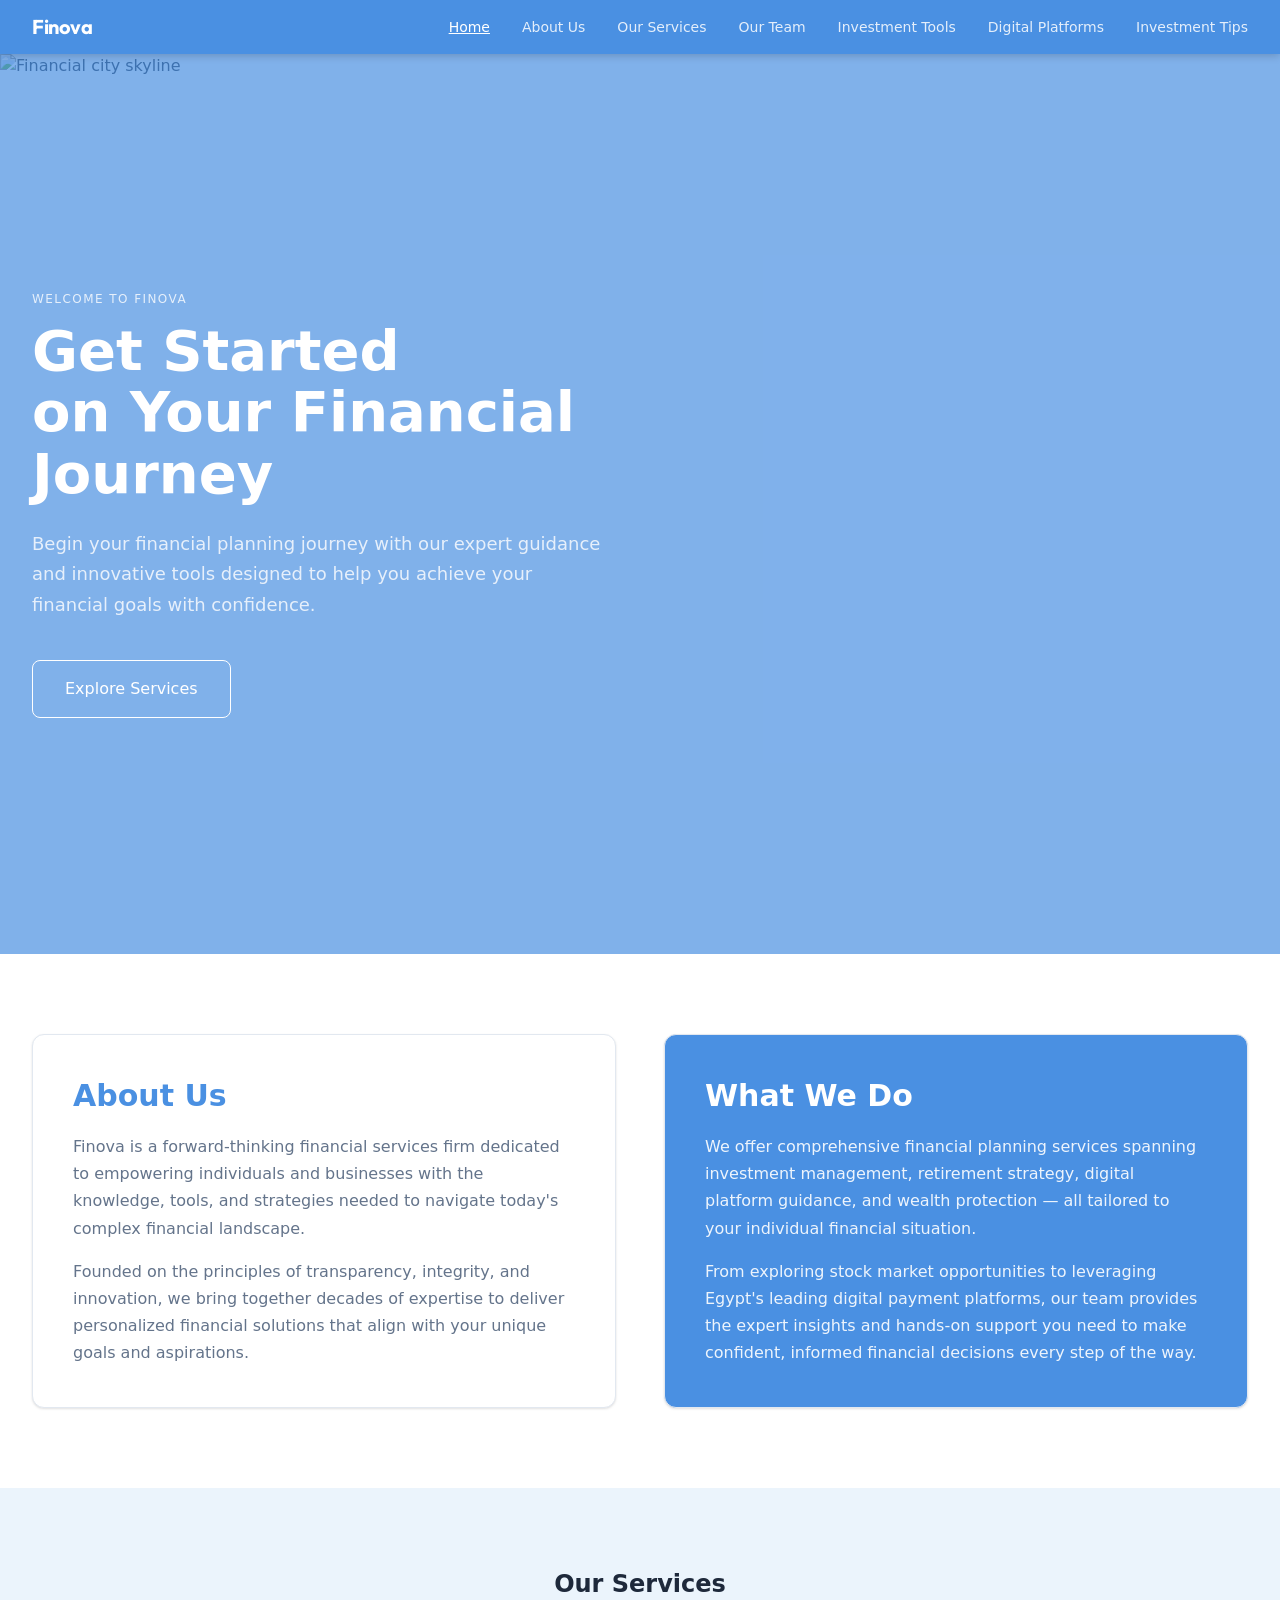
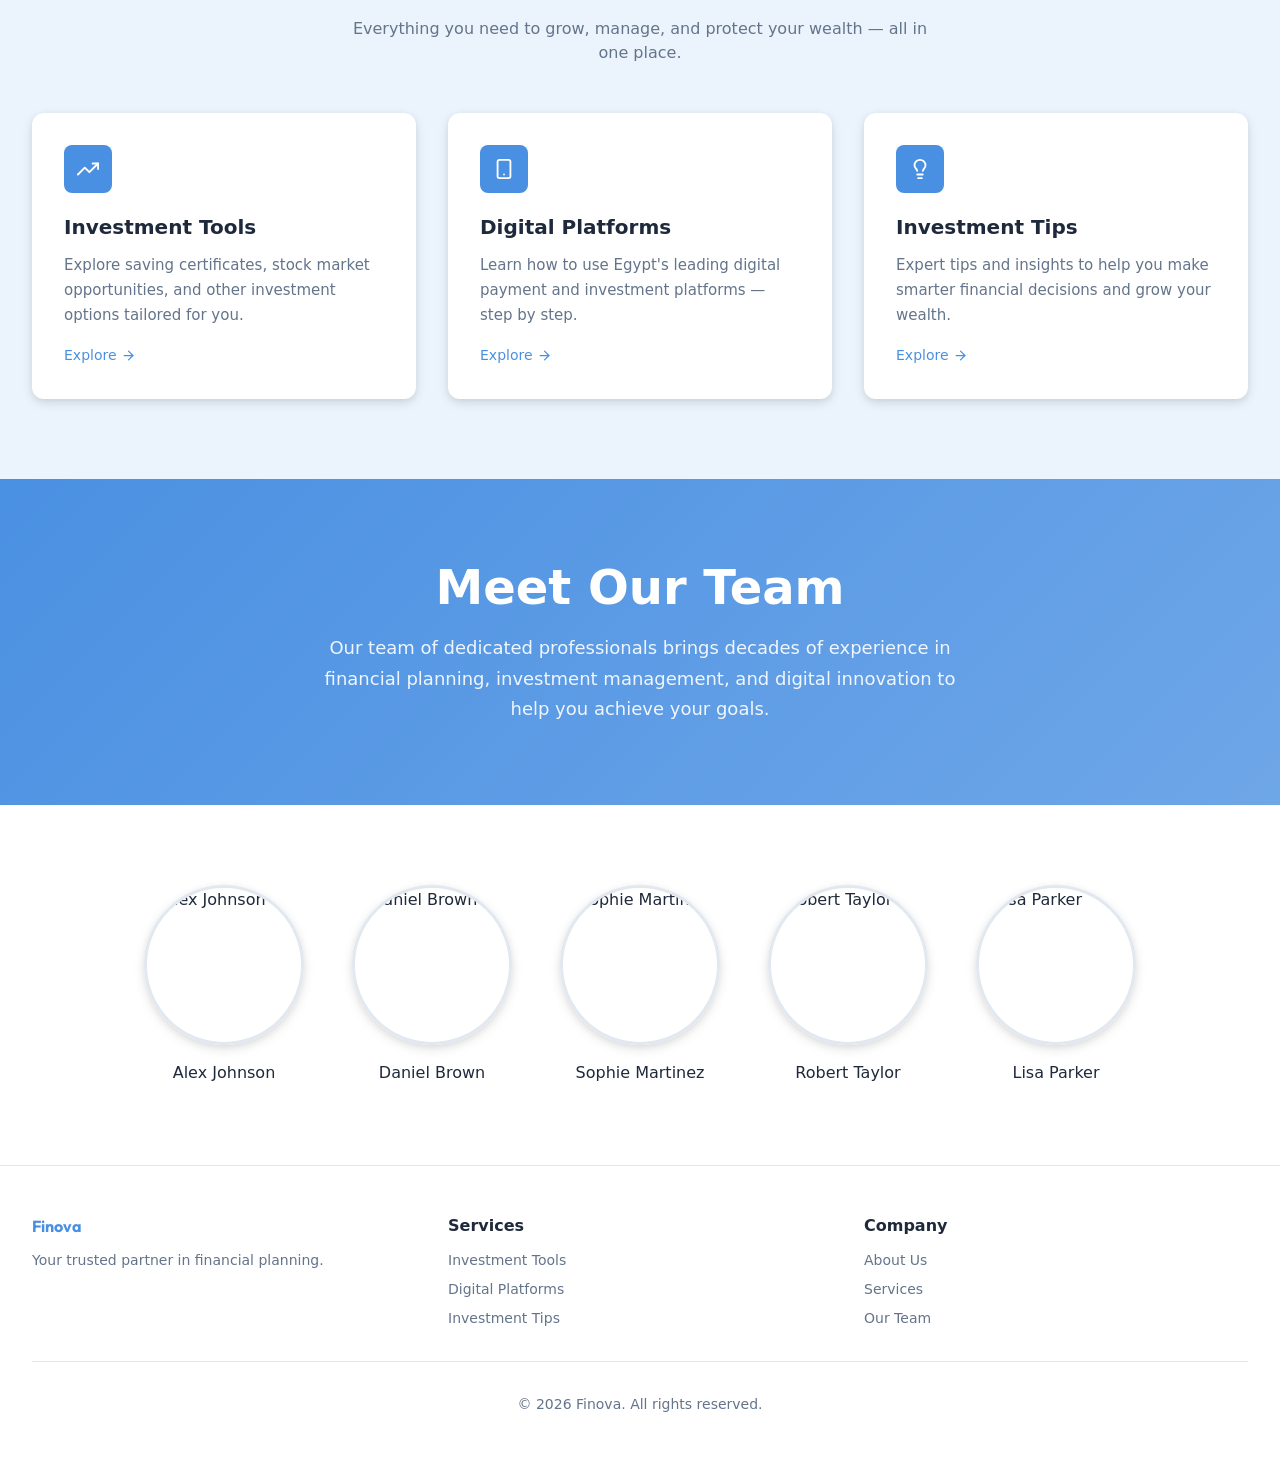
==== index.html @ 809f5c5f "main" ====
<!doctype html>
<html lang="en">
  <head>
    <meta charset="UTF-8" />
    <meta name="viewport" content="width=device-width, initial-scale=1.0" />
    <title>Home — Finova</title>
    <link href="https://fonts.googleapis.com/css2?family=Outfit:wght@400;500;600;700&display=swap" rel="stylesheet" />
    <link rel="stylesheet" href="./styles.css" />
  </head>
  <body>
    <!-- Navbar -->
    <nav class="navbar">
      <div class="container">
        <a href="./index.html" class="nav-brand">Finova</a>
        <div class="nav-links">
          <a href="./index.html" class="nav-link active">Home</a>
          <a href="./index.html#about" class="nav-link">About Us</a>
          <a href="./index.html#services" class="nav-link">Our Services</a>
          <a href="./index.html#team" class="nav-link">Our Team</a>
          <a href="./investment-tools.html" class="nav-link">Investment Tools</a>
          <a href="./digital-platforms.html" class="nav-link">Digital Platforms</a>
          <a href="./investment-tips.html" class="nav-link">Investment Tips</a>
        </div>
      </div>
    </nav>

    <!-- Hero Section -->
    <section class="hero">
      <div class="hero-bg">
        <img
          src="https://images.unsplash.com/photo-1762758731214-8075cb753b34?crop=entropy&cs=tinysrgb&fit=max&fm=jpg&ixid=M3w3Nzg4Nzd8MHwxfHNlYXJjaHwxfHxmaW5hbmNpYWwlMjBjaXR5JTIwc2t5bGluZSUyMG1vZGVybiUyMHdlYWx0aHxlbnwxfHx8fDE3NzMxNjM3Njd8MA&ixlib=rb-4.1.0&q=80&w=1080"
          alt="Financial city skyline"
        />
      </div>
      <div class="hero-overlay"></div>
      <div class="hero-content">
        <div class="container">
          <div class="hero-inner">
            <p class="hero-eyebrow">Welcome to Finova</p>
            <h2>Get Started<br />on Your Financial<br />Journey</h2>
            <p class="hero-description">
              Begin your financial planning journey with our expert guidance and innovative tools designed to help you
              achieve your financial goals with confidence.
            </p>
            <a href="#services" class="btn-outline-white">Explore Services</a>
          </div>
        </div>
      </div>
    </section>

    <!-- About Section -->
    <section class="section" id="about">
      <div class="container">
        <div class="about-grid">
          <div class="about-card">
            <h2>About Us</h2>
            <p>
              Finova is a forward-thinking financial services firm dedicated to empowering individuals and businesses
              with the knowledge, tools, and strategies needed to navigate today's complex financial landscape.
            </p>
            <p>
              Founded on the principles of transparency, integrity, and innovation, we bring together decades of
              expertise to deliver personalized financial solutions that align with your unique goals and aspirations.
            </p>
          </div>

          <div class="about-card about-card--primary">
            <h2>What We Do</h2>
            <p>
              We offer comprehensive financial planning services spanning investment management, retirement strategy,
              digital platform guidance, and wealth protection — all tailored to your individual financial situation.
            </p>
            <p>
              From exploring stock market opportunities to leveraging Egypt's leading digital payment platforms, our
              team provides the expert insights and hands-on support you need to make confident, informed financial
              decisions every step of the way.
            </p>
          </div>
        </div>
      </div>
    </section>

    <!-- Services Section -->
    <section class="section section--secondary" id="services">
      <div class="container">
        <h2 class="section-title">Our Services</h2>
        <p class="section-subtitle">Everything you need to grow, manage, and protect your wealth — all in one place.</p>

        <div class="grid-3">
          <!-- Investment Tools -->
          <a href="./investment-tools.html" class="service-card">
            <div class="service-icon">
              <svg
                xmlns="http://www.w3.org/2000/svg"
                width="22"
                height="22"
                viewBox="0 0 24 24"
                fill="none"
                stroke="currentColor"
                stroke-width="2"
                stroke-linecap="round"
                stroke-linejoin="round"
              >
                <polyline points="23 6 13.5 15.5 8.5 10.5 1 18" />
                <polyline points="17 6 23 6 23 12" />
              </svg>
            </div>
            <h3>Investment Tools</h3>
            <p>
              Explore saving certificates, stock market opportunities, and other investment options tailored for you.
            </p>
            <span class="service-link">
              Explore
              <svg
                xmlns="http://www.w3.org/2000/svg"
                width="15"
                height="15"
                viewBox="0 0 24 24"
                fill="none"
                stroke="currentColor"
                stroke-width="2"
                stroke-linecap="round"
                stroke-linejoin="round"
              >
                <line x1="5" y1="12" x2="19" y2="12" />
                <polyline points="12 5 19 12 12 19" />
              </svg>
            </span>
          </a>

          <!-- Digital Platforms -->
          <a href="./digital-platforms.html" class="service-card">
            <div class="service-icon">
              <svg
                xmlns="http://www.w3.org/2000/svg"
                width="22"
                height="22"
                viewBox="0 0 24 24"
                fill="none"
                stroke="currentColor"
                stroke-width="2"
                stroke-linecap="round"
                stroke-linejoin="round"
              >
                <rect x="5" y="2" width="14" height="20" rx="2" ry="2" />
                <line x1="12" y1="18" x2="12.01" y2="18" />
              </svg>
            </div>
            <h3>Digital Platforms</h3>
            <p>Learn how to use Egypt's leading digital payment and investment platforms — step by step.</p>
            <span class="service-link">
              Explore
              <svg
                xmlns="http://www.w3.org/2000/svg"
                width="15"
                height="15"
                viewBox="0 0 24 24"
                fill="none"
                stroke="currentColor"
                stroke-width="2"
                stroke-linecap="round"
                stroke-linejoin="round"
              >
                <line x1="5" y1="12" x2="19" y2="12" />
                <polyline points="12 5 19 12 12 19" />
              </svg>
            </span>
          </a>

          <!-- Investment Tips -->
          <a href="./investment-tips.html" class="service-card">
            <div class="service-icon">
              <svg
                xmlns="http://www.w3.org/2000/svg"
                width="22"
                height="22"
                viewBox="0 0 24 24"
                fill="none"
                stroke="currentColor"
                stroke-width="2"
                stroke-linecap="round"
                stroke-linejoin="round"
              >
                <line x1="9" y1="18" x2="15" y2="18" />
                <line x1="10" y1="22" x2="14" y2="22" />
                <path
                  d="M15.09 14c.18-.98.65-1.74 1.41-2.5A4.65 4.65 0 0 0 18 8 6 6 0 0 0 6 8c0 1 .23 2.23 1.5 3.5A4.61 4.61 0 0 1 8.91 14"
                />
              </svg>
            </div>
            <h3>Investment Tips</h3>
            <p>Expert tips and insights to help you make smarter financial decisions and grow your wealth.</p>
            <span class="service-link">
              Explore
              <svg
                xmlns="http://www.w3.org/2000/svg"
                width="15"
                height="15"
                viewBox="0 0 24 24"
                fill="none"
                stroke="currentColor"
                stroke-width="2"
                stroke-linecap="round"
                stroke-linejoin="round"
              >
                <line x1="5" y1="12" x2="19" y2="12" />
                <polyline points="12 5 19 12 12 19" />
              </svg>
            </span>
          </a>
        </div>
      </div>
    </section>

    <!-- Team Hero -->
    <section class="team-hero" id="team">
      <div class="container">
        <h1>Meet Our Team</h1>
        <p>
          Our team of dedicated professionals brings decades of experience in financial planning, investment management,
          and digital innovation to help you achieve your goals.
        </p>
      </div>
    </section>

    <!-- Team Members -->
    <section class="section--white">
      <div class="container">
        <div class="team-members">
          <!-- Alex Johnson -->
          <div class="team-member">
            <div class="team-member-photo">
              <img
                src="https://images.unsplash.com/photo-1610631066894-62452ccb927c?crop=entropy&cs=tinysrgb&fit=max&fm=jpg&ixid=M3w3Nzg4Nzd8MHwxfHNlYXJjaHwxfHxwcm9mZXNzaW9uYWwlMjBidXNpbmVzc3dvbWFuJTIwY29uZmlkZW50JTIwcG9ydHJhaXR8ZW58MXx8fHwxNzczMTc3MjM2fDA&ixlib=rb-4.1.0&q=80&w=1080"
                alt="Alex Johnson"
              />
            </div>
            <div class="team-member-name">Alex Johnson</div>
          </div>

          <!-- Daniel Brown -->
          <div class="team-member">
            <div class="team-member-photo">
              <img
                src="https://images.unsplash.com/photo-1548600983-a171dced97f5?crop=entropy&cs=tinysrgb&fit=max&fm=jpg&ixid=M3w3Nzg4Nzd8MHwxfHNlYXJjaHwxfHxwcm9mZXNzaW9uYWwlMjBidXNpbmVzc21hbiUyMGhlYWRzaG90JTIwY29ycG9yYXRlfGVufDF8fHx8MTc3MzEyOTQ4MHww&ixlib=rb-4.1.0&q=80&w=1080"
                alt="Daniel Brown"
              />
            </div>
            <div class="team-member-name">Daniel Brown</div>
          </div>

          <!-- Sophie Martinez -->
          <div class="team-member">
            <div class="team-member-photo">
              <img
                src="https://images.unsplash.com/photo-1737574821698-862e77f044c1?crop=entropy&cs=tinysrgb&fit=max&fm=jpg&ixid=M3w3Nzg4Nzd8MHwxfHNlYXJjaHwxfHxwcm9mZXNzaW9uYWwlMjB5b3VuZyUyMGVudHJlcHJlbmV1ciUyMHBvcnRyYWl0fGVufDF8fHx8MTc3MzE3NzIzN3ww&ixlib=rb-4.1.0&q=80&w=1080"
                alt="Sophie Martinez"
              />
            </div>
            <div class="team-member-name">Sophie Martinez</div>
          </div>

          <!-- Robert Taylor -->
          <div class="team-member">
            <div class="team-member-photo">
              <img
                src="https://images.unsplash.com/photo-1738750908048-14200459c3c9?crop=entropy&cs=tinysrgb&fit=max&fm=jpg&ixid=M3w3Nzg4Nzd8MHwxfHNlYXJjaHwxfHxwcm9mZXNzaW9uYWwlMjBmaW5hbmNlJTIwYWR2aXNvciUyMHBvcnRyYWl0fGVufDF8fHx8MTc3MzE3NzIzOHww&ixlib=rb-4.1.0&q=80&w=1080"
                alt="Robert Taylor"
              />
            </div>
            <div class="team-member-name">Robert Taylor</div>
          </div>

          <!-- Lisa Parker -->
          <div class="team-member">
            <div class="team-member-photo">
              <img
                src="https://images.unsplash.com/photo-1758518727888-ffa196002e59?crop=entropy&cs=tinysrgb&fit=max&fm=jpg&ixid=M3w3Nzg4Nzd8MHwxfHNlYXJjaHwxfHxwcm9mZXNzaW9uYWwlMjBtYW5hZ2VyJTIwcG9ydHJhaXQlMjBidXNpbmVzc3xlbnwxfHx8fDE3NzMwOTI2MDd8MA&ixlib=rb-4.1.0&q=80&w=1080"
                alt="Lisa Parker"
              />
            </div>
            <div class="team-member-name">Lisa Parker</div>
          </div>
        </div>
      </div>
    </section>

    <!-- Footer -->
    <footer class="footer">
      <div class="container">
        <div class="footer-grid">
          <div>
            <div class="footer-brand">Finova</div>
            <p class="footer-desc">Your trusted partner in financial planning.</p>
          </div>
          <div>
            <h4>Services</h4>
            <div class="footer-links">
              <a href="./investment-tools.html">Investment Tools</a>
              <a href="./digital-platforms.html">Digital Platforms</a>
              <a href="./investment-tips.html">Investment Tips</a>
            </div>
          </div>
          <div>
            <h4>Company</h4>
            <div class="footer-links">
              <a href="./index.html#about">About Us</a>
              <a href="./index.html#services">Services</a>
              <a href="./index.html#team">Our Team</a>
            </div>
          </div>
        </div>
        <div class="footer-bottom">
          <p>&copy; 2026 Finova. All rights reserved.</p>
        </div>
      </div>
    </footer>
  </body>
</html>
---- styles.css ----
/* ===================================
   Finova — Pure HTML/CSS Version
   Shared Stylesheet
   =================================== */

/* Google Fonts */
@import url('https://fonts.googleapis.com/css2?family=Outfit:wght@400;500;600;700&display=swap');

/* ===================================
   CSS Custom Properties
   =================================== */
:root {
  --primary: #4a90e2;
  --primary-dark: #2563a8;
  --primary-foreground: #ffffff;
  --secondary: #ebf4fc;
  --secondary-foreground: #2563a8;
  --background: #ffffff;
  --foreground: #1e293b;
  --muted: #f1f5f9;
  --muted-foreground: #64748b;
  --border: #e2e8f0;
  --card: #ffffff;
  --radius: 0.625rem;
  --shadow-sm: 0 1px 3px rgba(0, 0, 0, 0.08), 0 1px 2px rgba(0, 0, 0, 0.05);
  --shadow-md: 0 4px 12px rgba(0, 0, 0, 0.1), 0 2px 6px rgba(0, 0, 0, 0.06);
  --shadow-lg: 0 8px 24px rgba(0, 0, 0, 0.12), 0 4px 10px rgba(0, 0, 0, 0.07);
  --shadow-xl: 0 16px 40px rgba(0, 0, 0, 0.15), 0 6px 16px rgba(0, 0, 0, 0.08);
}

/* ===================================
   CSS Reset
   =================================== */
*,
*::before,
*::after {
  box-sizing: border-box;
}

body,
h1,
h2,
h3,
h4,
h5,
h6,
p,
figure,
blockquote {
  margin: 0;
}

a {
  color: inherit;
  text-decoration: none;
}

img {
  max-width: 100%;
  display: block;
}

ul,
ol {
  list-style: none;
  padding: 0;
  margin: 0;
}

button {
  cursor: pointer;
  font: inherit;
  border: none;
  background: none;
  padding: 0;
}

/* ===================================
   Base
   =================================== */
html {
  font-size: 16px;
  scroll-behavior: smooth;
}

body {
  font-family: -apple-system, BlinkMacSystemFont, 'Segoe UI', system-ui, sans-serif;
  font-size: 1rem;
  line-height: 1.5;
  color: var(--foreground);
  background: var(--background);
  min-height: 100vh;
}

/* ===================================
   Typography
   =================================== */
h1 {
  font-size: 1.875rem;
  font-weight: 600;
  line-height: 1.3;
}
h2 {
  font-size: 1.5rem;
  font-weight: 600;
  line-height: 1.4;
}
h3 {
  font-size: 1.25rem;
  font-weight: 600;
  line-height: 1.4;
}
h4 {
  font-size: 1rem;
  font-weight: 600;
  line-height: 1.5;
}

/* ===================================
   Layout / Container
   =================================== */
.container {
  max-width: 80rem;
  margin: 0 auto;
  padding: 0 1rem;
}

@media (min-width: 640px) {
  .container {
    padding: 0 1.5rem;
  }
}
@media (min-width: 1024px) {
  .container {
    padding: 0 2rem;
  }
}

/* ===================================
   Navigation
   =================================== */
.navbar {
  background: var(--primary);
  color: var(--primary-foreground);
  padding: 0.75rem 0;
  position: sticky;
  top: 0;
  z-index: 50;
  box-shadow: 0 2px 8px rgba(0, 0, 0, 0.18);
}

.navbar .container {
  display: flex;
  align-items: center;
  justify-content: space-between;
  gap: 1rem;
  flex-wrap: wrap;
}

.nav-brand {
  font-family: 'Outfit', system-ui, sans-serif;
  font-size: 1.25rem;
  font-weight: 700;
  color: white;
  letter-spacing: -0.02em;
}

.nav-links {
  display: flex;
  align-items: center;
  gap: 2rem;
  flex-wrap: wrap;
}

.nav-link {
  font-size: 0.875rem;
  color: rgba(255, 255, 255, 0.85);
  transition: color 0.2s;
  white-space: nowrap;
}

.nav-link:hover,
.nav-link.active {
  color: white;
  text-decoration: underline;
}

/* ===================================
   Footer
   =================================== */
.footer {
  background: white;
  border-top: 1px solid var(--border);
  padding: 3rem 0;
}

.footer-grid {
  display: grid;
  grid-template-columns: 1fr;
  gap: 2rem;
  margin-bottom: 2rem;
}

@media (min-width: 768px) {
  .footer-grid {
    grid-template-columns: repeat(3, 1fr);
  }
}

.footer-brand {
  font-family: 'Outfit', system-ui, sans-serif;
  font-size: 1rem;
  font-weight: 700;
  color: var(--primary);
  margin-bottom: 0.75rem;
}

.footer-desc {
  color: var(--muted-foreground);
  font-size: 0.875rem;
}

.footer h4 {
  margin-bottom: 0.75rem;
}

.footer-links {
  display: flex;
  flex-direction: column;
  gap: 0.5rem;
}

.footer-links a {
  font-size: 0.875rem;
  color: var(--muted-foreground);
  transition: color 0.2s;
}

.footer-links a:hover {
  color: var(--primary);
}

.footer-bottom {
  border-top: 1px solid var(--border);
  padding-top: 2rem;
  text-align: center;
  font-size: 0.875rem;
  color: var(--muted-foreground);
}

/* ===================================
   Hero Section (Home Page)
   =================================== */
.hero {
  position: relative;
  min-height: 100vh;
  min-height: 100dvh;
  display: flex;
  align-items: center;
  overflow: hidden;
}

.hero-bg {
  position: absolute;
  inset: 0;
}

.hero-bg img {
  width: 100%;
  height: 100%;
  object-fit: cover;
  object-position: center;
}

.hero-overlay {
  position: absolute;
  inset: 0;
  background: rgba(74, 144, 226, 0.7);
}

.hero-content {
  position: relative;
  z-index: 10;
  padding: 6rem 0;
  width: 100%;
}

.hero-inner {
  max-width: 36rem;
}

.hero-eyebrow {
  color: rgba(255, 255, 255, 0.8);
  font-size: 0.75rem;
  letter-spacing: 0.12em;
  text-transform: uppercase;
  margin-bottom: 0.75rem;
}

.hero h2 {
  color: white;
  font-size: 3.5rem;
  line-height: 1.1;
  font-weight: 700;
  margin-bottom: 1.5rem;
}

@media (max-width: 640px) {
  .hero h2 {
    font-size: 2.5rem;
  }
}

.hero-description {
  color: rgba(255, 255, 255, 0.8);
  font-size: 1.125rem;
  line-height: 1.7;
  margin-bottom: 2.5rem;
}

/* ===================================
   About Section (Home)
   =================================== */
.about-grid {
  display: grid;
  grid-template-columns: 1fr;
  gap: 3rem;
}

@media (min-width: 768px) {
  .about-grid {
    grid-template-columns: 1fr 1fr;
  }
}

.about-card {
  background: white;
  border: 1px solid var(--border);
  border-radius: 0.75rem;
  padding: 2.5rem;
  box-shadow: var(--shadow-sm);
}

.about-card h2 {
  font-size: 1.875rem;
  color: var(--primary);
  margin-bottom: 1rem;
}

.about-card p {
  color: var(--muted-foreground);
  line-height: 1.7;
  margin-bottom: 1rem;
}

.about-card p:last-child {
  margin-bottom: 0;
}

.about-card--primary {
  background: var(--primary);
  color: white;
}

.about-card--primary h2 {
  color: white;
}

.about-card--primary p {
  color: rgba(255, 255, 255, 0.9);
}

/* ===================================
   Services Section (Home)
   =================================== */
.service-card {
  background: white;
  padding: 2rem;
  border-radius: 0.75rem;
  box-shadow: var(--shadow-md);
  transition:
    box-shadow 0.3s ease,
    transform 0.3s ease;
  display: block;
  color: var(--foreground);
  text-decoration: none;
}

.service-card:hover {
  box-shadow: var(--shadow-xl);
  transform: translateY(-4px);
}

.service-icon {
  width: 3rem;
  height: 3rem;
  background: var(--primary);
  border-radius: 0.5rem;
  display: flex;
  align-items: center;
  justify-content: center;
  margin-bottom: 1.25rem;
  color: white;
}

.service-card h3 {
  margin-bottom: 0.75rem;
  transition: color 0.2s;
}

.service-card:hover h3 {
  color: var(--primary);
}

.service-card p {
  color: var(--muted-foreground);
  font-size: 0.9375rem;
  margin-bottom: 1rem;
  line-height: 1.65;
}

.service-link {
  display: inline-flex;
  align-items: center;
  gap: 0.25rem;
  color: var(--primary);
  font-size: 0.875rem;
}

/* ===================================
   Page Header (Colored Banner)
   =================================== */
.page-header {
  padding: 4rem 0;
  color: white;
  position: relative;
  overflow: hidden;
}

.page-header--blue {
  background: var(--primary);
}
.page-header--blue-gradient {
  background: linear-gradient(135deg, #2563eb 0%, #1d4ed8 100%);
}
.page-header--orange {
  background: #f97316;
}
.page-header--red {
  background: #dc2626;
}
.page-header--green {
  background: #16a34a;
}
.page-header--purple {
  background: #9333ea;
}
.page-header--sky {
  background: #0369a1;
}

.page-header .container {
  position: relative;
  z-index: 1;
}

.back-link {
  display: inline-flex;
  align-items: center;
  gap: 0.5rem;
  color: rgba(255, 255, 255, 0.7);
  font-size: 0.875rem;
  margin-bottom: 1.5rem;
  transition: color 0.2s;
}

.back-link:hover {
  color: white;
}

.page-header-title-row {
  display: flex;
  align-items: center;
  gap: 1rem;
  margin-bottom: 1rem;
}

.page-header-icon {
  width: 3.5rem;
  height: 3.5rem;
  background: rgba(255, 255, 255, 0.2);
  border-radius: 0.75rem;
  display: flex;
  align-items: center;
  justify-content: center;
  flex-shrink: 0;
  color: white;
  backdrop-filter: blur(4px);
}

.page-header-icon--sm {
  width: 2.5rem;
  height: 2.5rem;
  background: rgba(255, 255, 255, 0.2);
  border-radius: 0.5rem;
  display: flex;
  align-items: center;
  justify-content: center;
  flex-shrink: 0;
  color: white;
}

.page-header h1 {
  color: white;
  font-size: 2.75rem;
  line-height: 1.1;
}

@media (max-width: 640px) {
  .page-header h1 {
    font-size: 2rem;
  }
}

.page-header-sub {
  color: rgba(255, 255, 255, 0.85);
  font-size: 1.1rem;
  line-height: 1.7;
  max-width: 42rem;
  margin-top: 0.5rem;
}

/* ===================================
   Sections
   =================================== */
.section {
  padding: 5rem 0;
}
.section--sm {
  padding: 3rem 0;
}
.section--secondary {
  background: var(--secondary);
}
.section--muted {
  background: var(--muted);
}
.section--white {
  background: white;
}

.section-title {
  text-align: center;
  margin-bottom: 1rem;
}

.section-subtitle {
  text-align: center;
  color: var(--muted-foreground);
  margin-bottom: 3rem;
  max-width: 36rem;
  margin-left: auto;
  margin-right: auto;
}

/* ===================================
   Grid Layouts
   =================================== */
.grid-3 {
  display: grid;
  grid-template-columns: 1fr;
  gap: 2rem;
}

@media (min-width: 768px) {
  .grid-3 {
    grid-template-columns: repeat(3, 1fr);
  }
}

.grid-2 {
  display: grid;
  grid-template-columns: 1fr;
  gap: 2rem;
}

@media (min-width: 768px) {
  .grid-2 {
    grid-template-columns: repeat(2, 1fr);
  }
}

.grid-md2-lg3 {
  display: grid;
  grid-template-columns: 1fr;
  gap: 2rem;
}

@media (min-width: 768px) {
  .grid-md2-lg3 {
    grid-template-columns: repeat(2, 1fr);
  }
}
@media (min-width: 1024px) {
  .grid-md2-lg3 {
    grid-template-columns: repeat(3, 1fr);
  }
}

/* ===================================
   Buttons
   =================================== */
.btn {
  display: inline-flex;
  align-items: center;
  justify-content: center;
  gap: 0.5rem;
  padding: 0.75rem 2rem;
  border-radius: 0.5rem;
  font-size: 0.875rem;
  font-weight: 600;
  cursor: pointer;
  transition: all 0.2s;
  text-decoration: none;
  border: 1px solid transparent;
}

.btn-primary {
  background: var(--primary);
  color: white;
  border-color: var(--primary);
}
.btn-primary:hover {
  background: #3a80d2;
  border-color: #3a80d2;
}

.btn-primary-full {
  background: var(--primary);
  color: white;
  width: 100%;
  padding: 0.75rem;
  border-radius: 0.5rem;
  font-size: 0.875rem;
  font-weight: 500;
  border: none;
  cursor: pointer;
  transition: background 0.2s;
  display: block;
  text-align: center;
  text-decoration: none;
}
.btn-primary-full:hover {
  background: #3a80d2;
}

.btn-outline-white {
  background: transparent;
  color: white;
  border: 1px solid white;
  padding: 1rem 2rem;
  border-radius: 0.5rem;
  font-size: 1rem;
  transition: background 0.2s;
  text-decoration: none;
  display: inline-flex;
  align-items: center;
  gap: 0.5rem;
  cursor: pointer;
}
.btn-outline-white:hover {
  background: rgba(255, 255, 255, 0.12);
}

.btn-white {
  background: white;
  color: var(--primary);
  border: none;
  padding: 0.75rem 1.5rem;
  border-radius: 0.5rem;
  font-size: 0.875rem;
  font-weight: 600;
  cursor: pointer;
  transition: background 0.2s;
  text-decoration: none;
  display: inline-flex;
  align-items: center;
  gap: 0.5rem;
}
.btn-white:hover {
  background: rgba(255, 255, 255, 0.9);
}

.btn-white-outline {
  background: transparent;
  color: white;
  border: 1px solid white;
  padding: 0.75rem 1.5rem;
  border-radius: 0.5rem;
  font-size: 0.875rem;
  transition: background 0.2s;
  text-decoration: none;
  display: inline-flex;
  align-items: center;
  gap: 0.5rem;
  cursor: pointer;
}
.btn-white-outline:hover {
  background: rgba(255, 255, 255, 0.1);
}

/* ===================================
   Tool Cards (Investment Tools Page)
   =================================== */
.tool-card {
  background: white;
  border: 1px solid var(--border);
  border-radius: 0.75rem;
  box-shadow: var(--shadow-sm);
  overflow: hidden;
  display: flex;
  flex-direction: column;
  transition: box-shadow 0.2s;
}

.tool-card:hover {
  box-shadow: var(--shadow-md);
}

.tool-card-header {
  background: rgba(74, 144, 226, 0.05);
  padding: 2rem;
  border-bottom: 1px solid var(--border);
}

.tool-icon {
  width: 3rem;
  height: 3rem;
  background: var(--primary);
  border-radius: 0.5rem;
  display: flex;
  align-items: center;
  justify-content: center;
  margin-bottom: 1rem;
  color: white;
}

.tool-card-header h3 {
  color: var(--primary);
}

.tool-card-body {
  padding: 1.5rem 2rem 2rem;
  flex: 1;
  display: flex;
  flex-direction: column;
  gap: 1.25rem;
}

.tool-card-body p {
  color: var(--muted-foreground);
  line-height: 1.7;
}

.tool-features {
  display: flex;
  flex-direction: column;
  gap: 0.5rem;
}

.tool-feature {
  display: flex;
  align-items: center;
  gap: 0.5rem;
  font-size: 0.875rem;
  color: var(--muted-foreground);
}

.tool-feature-dot {
  width: 0.375rem;
  height: 0.375rem;
  border-radius: 50%;
  background: var(--primary);
  flex-shrink: 0;
}

/* ===================================
   Detail Sections (Investment Tools)
   =================================== */
.detail-section {
  background: white;
  border: 1px solid var(--border);
  border-radius: 1rem;
  padding: 2rem;
  box-shadow: 0 4px 16px rgba(0, 0, 0, 0.08);
  margin-bottom: 5rem;
  scroll-margin-top: 5rem;
}

@media (min-width: 768px) {
  .detail-section {
    padding: 3rem;
  }
}

.detail-section-header {
  display: flex;
  align-items: center;
  gap: 1rem;
  margin-bottom: 1.5rem;
}

.detail-section-icon {
  width: 3.5rem;
  height: 3.5rem;
  background: var(--primary);
  border-radius: 0.75rem;
  display: flex;
  align-items: center;
  justify-content: center;
  color: white;
  flex-shrink: 0;
}

.detail-section-header h2 {
  color: var(--primary);
}

.detail-intro {
  color: var(--muted-foreground);
  line-height: 1.7;
  margin-bottom: 2rem;
}

/* Budget guidance */
.budget-card {
  background: rgba(235, 244, 252, 0.55);
  border: 1px solid var(--border);
  border-radius: 0.75rem;
  padding: 1.5rem;
}

.budget-range {
  color: var(--primary);
  font-weight: 600;
  margin-bottom: 0.5rem;
  font-size: 0.9375rem;
}

.budget-card p {
  font-size: 0.875rem;
  color: var(--muted-foreground);
  line-height: 1.6;
  margin-bottom: 1rem;
}

/* Bullet list */
.bullet-list {
  display: flex;
  flex-direction: column;
  gap: 0.75rem;
}

.bullet-item {
  display: flex;
  align-items: flex-start;
  gap: 0.75rem;
}

.bullet-dot {
  width: 0.5rem;
  height: 0.5rem;
  border-radius: 50%;
  background: var(--primary);
  flex-shrink: 0;
  margin-top: 0.5rem;
}

.bullet-strong {
  color: var(--foreground);
  font-weight: 500;
}
.bullet-muted {
  color: var(--muted-foreground);
}

/* Sub section title */
.sub-title {
  display: flex;
  align-items: center;
  gap: 0.5rem;
  font-size: 1.125rem;
  font-weight: 600;
  color: var(--foreground);
  margin-bottom: 1rem;
}

.sub-title svg {
  color: var(--primary);
}

/* Mini cards for tips/notes */
.mini-card {
  background: rgba(235, 244, 252, 0.55);
  border: 1px solid var(--border);
  border-radius: 0.5rem;
  padding: 1.25rem;
}

.mini-card-title {
  color: var(--foreground);
  font-weight: 500;
  margin-bottom: 0.5rem;
  font-size: 0.9375rem;
}

.mini-card p {
  font-size: 0.875rem;
  color: var(--muted-foreground);
  line-height: 1.6;
}

/* Alternative investment sub-sections */
.alt-invest-header {
  display: flex;
  align-items: center;
  gap: 0.75rem;
  margin-bottom: 1rem;
}

.alt-invest-icon {
  width: 2.5rem;
  height: 2.5rem;
  background: var(--secondary);
  border-radius: 0.5rem;
  display: flex;
  align-items: center;
  justify-content: center;
  color: var(--primary);
}

.alt-invest-box {
  background: rgba(235, 244, 252, 0.55);
  border: 1px solid var(--border);
  border-radius: 0.5rem;
  padding: 1.5rem;
}

.alt-invest-box p {
  color: var(--muted-foreground);
  line-height: 1.7;
  font-size: 0.9375rem;
  margin-bottom: 1rem;
}

.alt-invest-when {
  color: var(--foreground);
  font-weight: 500;
  margin-bottom: 0.75rem;
  font-size: 0.9375rem;
}

.alt-invest-divider {
  border: none;
  border-top: 1px solid var(--border);
  margin: 0.75rem 0;
}

.alt-invest-key {
  font-size: 0.875rem;
  color: var(--muted-foreground);
}

.alt-invest-key strong {
  color: var(--foreground);
}

/* ===================================
   Check List
   =================================== */
.check-list {
  display: flex;
  flex-direction: column;
  gap: 0.5rem;
}

.check-item {
  display: flex;
  align-items: flex-start;
  gap: 0.5rem;
  font-size: 0.875rem;
  color: var(--muted-foreground);
}

.check-item svg {
  flex-shrink: 0;
  margin-top: 0.1rem;
  color: var(--primary);
}

/* ===================================
   Platform Cards (Digital Platforms)
   =================================== */
.platform-card {
  background: white;
  border: 1px solid var(--border);
  border-radius: 1rem;
  box-shadow: var(--shadow-sm);
  overflow: hidden;
  display: flex;
  flex-direction: column;
  transition:
    box-shadow 0.3s ease,
    transform 0.3s ease;
  text-decoration: none;
  color: var(--foreground);
}

.platform-card:hover {
  box-shadow: var(--shadow-xl);
  transform: translateY(-8px);
}

.platform-card-img {
  position: relative;
  height: 12rem;
  overflow: hidden;
  background: #f1f5f9;
}

.platform-card-img img {
  width: 100%;
  height: 100%;
  object-fit: cover;
  transition: transform 0.5s ease;
}

.platform-card:hover .platform-card-img img {
  transform: scale(1.1);
}

.platform-card-img-overlay {
  position: absolute;
  inset: 0;
  background: linear-gradient(to top, rgba(0, 0, 0, 0.6), transparent);
}

.platform-card-badge {
  position: absolute;
  top: 1rem;
  left: 1rem;
  width: 3.5rem;
  height: 3.5rem;
  border-radius: 0.75rem;
  display: flex;
  align-items: center;
  justify-content: center;
  box-shadow: 0 4px 12px rgba(0, 0, 0, 0.25);
  color: white;
}

.platform-card-body {
  padding: 1.5rem;
  flex: 1;
  display: flex;
  flex-direction: column;
}

.platform-card-name {
  font-size: 1.125rem;
  font-weight: 700;
  margin-bottom: 0.2rem;
}

.platform-card-tagline {
  font-size: 0.75rem;
  font-weight: 500;
  color: var(--muted-foreground);
  margin-bottom: 0.75rem;
}

.platform-card-desc {
  font-size: 0.875rem;
  color: var(--muted-foreground);
  line-height: 1.6;
  margin-bottom: 1rem;
  flex: 1;
}

.platform-card-features {
  display: flex;
  flex-direction: column;
  gap: 0.4rem;
  margin-bottom: 1rem;
}

.platform-card-feature {
  display: flex;
  align-items: center;
  gap: 0.5rem;
  font-size: 0.75rem;
  color: var(--muted-foreground);
}

.platform-card-cta {
  display: flex;
  align-items: center;
  justify-content: space-between;
  padding-top: 1rem;
  border-top: 1px solid var(--border);
}

.platform-card-cta-text {
  font-size: 0.875rem;
  font-weight: 600;
}

/* ===================================
   Benefits Trio (Digital Platforms)
   =================================== */
.benefit-card {
  display: flex;
  align-items: flex-start;
  gap: 1rem;
  background: white;
  border: 1px solid var(--border);
  border-radius: 0.75rem;
  padding: 1.5rem;
  box-shadow: var(--shadow-sm);
}

.benefit-icon {
  width: 3rem;
  height: 3rem;
  background: #dbeafe;
  border-radius: 0.5rem;
  display: flex;
  align-items: center;
  justify-content: center;
  flex-shrink: 0;
  color: var(--primary);
}

.benefit-card h3 {
  font-size: 1rem;
  margin-bottom: 0.25rem;
}

.benefit-card p {
  font-size: 0.875rem;
  color: var(--muted-foreground);
}

/* ===================================
   Info Highlight Box
   =================================== */
.info-highlight-box {
  background: linear-gradient(to right, #eff6ff, #f0f9ff);
  border: 1px solid #bfdbfe;
  border-radius: 1rem;
  padding: 2rem;
}

.info-highlight-row {
  display: flex;
  align-items: flex-start;
  gap: 1rem;
  margin-bottom: 1rem;
}

.info-highlight-icon {
  width: 2.5rem;
  height: 2.5rem;
  background: var(--primary);
  border-radius: 0.5rem;
  display: flex;
  align-items: center;
  justify-content: center;
  flex-shrink: 0;
  color: white;
}

.info-highlight-box h2 {
  color: var(--primary);
  font-size: 1.5rem;
}

.info-highlight-body {
  color: var(--muted-foreground);
  line-height: 1.7;
  max-width: 48rem;
  margin-left: 3.5rem;
}

/* ===================================
   CTA Sections (bottom of pages)
   =================================== */
.cta-section {
  padding: 4rem 0;
  text-align: center;
  color: white;
}

.cta-section--gradient {
  background: linear-gradient(135deg, #2563eb, #1d4ed8);
}
.cta-section--primary {
  background: var(--primary);
}

.cta-icon {
  width: 4rem;
  height: 4rem;
  background: rgba(255, 255, 255, 0.2);
  border-radius: 1rem;
  display: flex;
  align-items: center;
  justify-content: center;
  margin: 0 auto 1.5rem;
  color: white;
}

.cta-section h2 {
  color: white;
  font-size: 2rem;
  margin-bottom: 1rem;
}

.cta-section p {
  color: rgba(255, 255, 255, 0.9);
  margin-bottom: 2rem;
  max-width: 40rem;
  margin-left: auto;
  margin-right: auto;
  line-height: 1.7;
}

.cta-buttons {
  display: flex;
  gap: 1rem;
  justify-content: center;
  flex-wrap: wrap;
}

/* ===================================
   Investment Tips Page
   =================================== */
.tips-nav {
  background: var(--secondary);
  border-bottom: 1px solid var(--border);
  position: sticky;
  top: 52px;
  z-index: 40;
}

.tips-nav .container {
  display: flex;
  gap: 0.25rem;
  overflow-x: auto;
  padding-top: 0.75rem;
  padding-bottom: 0.75rem;
  scrollbar-width: none;
}

.tips-nav .container::-webkit-scrollbar {
  display: none;
}

.tips-cat-btn {
  flex-shrink: 0;
  padding: 0.375rem 1rem;
  border-radius: 9999px;
  font-size: 0.875rem;
  color: var(--muted-foreground);
  background: white;
  border: 1px solid var(--border);
  text-decoration: none;
  transition: all 0.2s;
  white-space: nowrap;
}

.tips-cat-btn:hover {
  background: var(--primary);
  color: white;
  border-color: var(--primary);
}

.tip-section {
  scroll-margin-top: 7rem;
  margin-bottom: 5rem;
}

.tip-section-header {
  display: flex;
  align-items: center;
  gap: 0.75rem;
  margin-bottom: 2rem;
}

.tip-section-header h2 {
  font-size: 1.75rem;
}

.tip-section-icon {
  width: 2.5rem;
  height: 2.5rem;
  border-radius: 0.5rem;
  display: flex;
  align-items: center;
  justify-content: center;
  color: white;
  flex-shrink: 0;
}

.tip-card {
  background: white;
  border: 1px solid var(--border);
  border-radius: 0.75rem;
  padding: 1.5rem;
  box-shadow: var(--shadow-sm);
  transition: box-shadow 0.2s;
}

.tip-card:hover {
  box-shadow: var(--shadow-md);
}

.tip-card-header {
  display: flex;
  align-items: flex-start;
  gap: 0.75rem;
  margin-bottom: 0.75rem;
}

.tip-number {
  width: 1.75rem;
  height: 1.75rem;
  border-radius: 50%;
  display: flex;
  align-items: center;
  justify-content: center;
  font-size: 0.75rem;
  font-weight: 700;
  color: white;
  flex-shrink: 0;
  margin-top: 0.15rem;
}

.tip-card h3 {
  font-size: 1rem;
  line-height: 1.4;
}

.tip-card p {
  font-size: 0.875rem;
  color: var(--muted-foreground);
  line-height: 1.7;
  padding-left: 2.5rem;
}

/* Quick Stats Bar */
.quick-stats-grid {
  display: grid;
  grid-template-columns: repeat(2, 1fr);
  gap: 1.5rem;
}

@media (min-width: 768px) {
  .quick-stats-grid {
    grid-template-columns: repeat(4, 1fr);
  }
}

.quick-stat {
  text-align: center;
}

.quick-stat-icon {
  width: 2.5rem;
  height: 2.5rem;
  background: #dbeafe;
  border-radius: 0.5rem;
  display: flex;
  align-items: center;
  justify-content: center;
  margin: 0 auto 0.5rem;
  color: var(--primary);
}

.quick-stat-value {
  font-size: 1.25rem;
  font-weight: 700;
  color: var(--primary);
}

.quick-stat-label {
  font-size: 0.75rem;
  color: var(--muted-foreground);
}

/* ===================================
   Team Page
   =================================== */
.team-hero {
  background: linear-gradient(135deg, var(--primary) 0%, rgba(74, 144, 226, 0.8) 100%);
  color: white;
  padding: 5rem 0;
  text-align: center;
}

.team-hero h1 {
  font-size: 3rem;
  line-height: 1.2;
  margin-bottom: 1rem;
  color: white;
}

.team-hero p {
  font-size: 1.125rem;
  color: rgba(255, 255, 255, 0.9);
  max-width: 40rem;
  margin: 0 auto;
  line-height: 1.7;
}

.team-members {
  display: flex;
  justify-content: center;
  gap: 3rem;
  flex-wrap: wrap;
  padding: 5rem 2rem;
}

.team-member {
  display: flex;
  flex-direction: column;
  align-items: center;
}

.team-member-photo {
  width: 10rem;
  height: 10rem;
  border-radius: 50%;
  overflow: hidden;
  border: 3px solid var(--border);
  box-shadow: var(--shadow-md);
  margin-bottom: 1rem;
}

.team-member-photo img {
  width: 100%;
  height: 100%;
  object-fit: cover;
}

.team-member-name {
  font-size: 1rem;
  font-weight: 500;
  text-align: center;
  color: var(--foreground);
}

/* ===================================
   Platform Detail Pages
   =================================== */
.content-max {
  max-width: 56rem;
  margin: 0 auto;
  padding: 3rem 1rem;
}

@media (min-width: 640px) {
  .content-max {
    padding: 3rem 1.5rem;
  }
}
@media (min-width: 1024px) {
  .content-max {
    padding: 3rem 2rem;
  }
}

.content-section {
  margin-bottom: 3rem;
}

/* Overview box */
.overview-box {
  background: var(--secondary);
  border: 1px solid var(--border);
  border-radius: 0.75rem;
  padding: 2rem;
  margin-bottom: 2rem;
}

.overview-header {
  display: flex;
  align-items: flex-start;
  gap: 0.75rem;
  margin-bottom: 1rem;
}

.overview-header h2 {
  color: var(--primary);
  margin: 0;
  font-size: 1.375rem;
}

.overview-box p {
  color: var(--muted-foreground);
  line-height: 1.7;
  margin-bottom: 1rem;
}

.overview-box p:last-child {
  margin-bottom: 0;
}

/* Feature cards */
.feature-card {
  background: white;
  border: 1px solid var(--border);
  border-radius: 0.5rem;
  padding: 1.5rem;
}

.feature-icon {
  width: 2.5rem;
  height: 2.5rem;
  border-radius: 0.5rem;
  display: flex;
  align-items: center;
  justify-content: center;
  margin-bottom: 0.75rem;
}

.feature-icon--blue {
  background: #dbeafe;
  color: #2563eb;
}
.feature-icon--red {
  background: #fee2e2;
  color: #dc2626;
}
.feature-icon--orange {
  background: #ffedd5;
  color: #ea580c;
}
.feature-icon--green {
  background: #dcfce7;
  color: #16a34a;
}
.feature-icon--purple {
  background: #f3e8ff;
  color: #9333ea;
}
.feature-icon--sky {
  background: #e0f2fe;
  color: #0369a1;
}

.feature-card h3 {
  font-size: 1rem;
  margin-bottom: 0.5rem;
}

.feature-card p {
  font-size: 0.875rem;
  color: var(--muted-foreground);
  line-height: 1.6;
}

/* Step-by-step guide */
.steps-list {
  display: flex;
  flex-direction: column;
  gap: 1.5rem;
}

.step {
  display: flex;
  gap: 1rem;
}

.step-num {
  width: 2rem;
  height: 2rem;
  background: var(--primary);
  color: white;
  border-radius: 50%;
  display: flex;
  align-items: center;
  justify-content: center;
  font-size: 0.875rem;
  font-weight: 600;
  flex-shrink: 0;
}

.step-content h3 {
  margin-bottom: 0.5rem;
  font-size: 1rem;
}

.step-content p {
  color: var(--muted-foreground);
  font-size: 0.9375rem;
  line-height: 1.7;
  margin-bottom: 0.5rem;
}

.step-content p.tip-note {
  font-size: 0.875rem;
  font-style: italic;
  color: var(--muted-foreground);
}

.step-content ul {
  list-style: none;
  margin: 0.25rem 0 0.5rem 0.25rem;
  display: flex;
  flex-direction: column;
  gap: 0.25rem;
}

.step-content ul li {
  font-size: 0.875rem;
  color: var(--muted-foreground);
}

/* Pro Tips box */
.pro-tips-box {
  background: white;
  border: 1px solid var(--border);
  border-radius: 0.75rem;
  padding: 2rem;
  margin-bottom: 2rem;
}

.pro-tips-header {
  display: flex;
  align-items: flex-start;
  gap: 0.75rem;
  margin-bottom: 1rem;
}

.pro-tips-header h2 {
  margin: 0;
  font-size: 1.25rem;
}

.pro-tips-list {
  display: flex;
  flex-direction: column;
  gap: 0.5rem;
}

.pro-tip-item {
  display: flex;
  align-items: flex-start;
  gap: 0.5rem;
  font-size: 0.9375rem;
  color: var(--muted-foreground);
}

.pro-tip-dot {
  color: var(--primary);
  font-size: 1.1rem;
  line-height: 1.4;
  flex-shrink: 0;
}

/* Warning box */
.warning-box {
  background: #fff7ed;
  border: 1px solid #fed7aa;
  border-radius: 0.75rem;
  padding: 1.5rem;
}

.warning-inner {
  display: flex;
  align-items: flex-start;
  gap: 0.75rem;
}

.warning-box h3 {
  color: #7c2d12;
  margin-bottom: 0.5rem;
  font-size: 1rem;
}

.warning-box p {
  color: #9a3412;
  font-size: 0.875rem;
  line-height: 1.6;
  margin-bottom: 0.5rem;
}

.warning-box p:last-child {
  margin-bottom: 0;
}

/* How It Works description */
.how-it-works p {
  color: var(--muted-foreground);
  line-height: 1.7;
  font-size: 0.9375rem;
}

/* ===================================
   Colour Helpers
   =================================== */
.bg-blue-600 {
  background: #2563eb;
}
.bg-red-500 {
  background: #ef4444;
}
.bg-red-600 {
  background: #dc2626;
}
.bg-orange-500 {
  background: #f97316;
}
.bg-green-600 {
  background: #16a34a;
}
.bg-purple-600 {
  background: #9333ea;
}
.bg-sky-600 {
  background: #0284c7;
}
.bg-sky-700 {
  background: #0369a1;
}

.text-blue-600 {
  color: #2563eb;
}
.text-red-600 {
  color: #dc2626;
}
.text-orange-500 {
  color: #f97316;
}
.text-green-600 {
  color: #16a34a;
}
.text-purple-600 {
  color: #9333ea;
}
.text-sky-700 {
  color: #0369a1;
}

/* ===================================
   Misc Utilities
   =================================== */
.text-primary {
  color: var(--primary);
}
.text-muted {
  color: var(--muted-foreground);
}
.text-white {
  color: white;
}

.leading-relaxed {
  line-height: 1.7;
}

.flex {
  display: flex;
}
.flex-wrap {
  flex-wrap: wrap;
}
.items-center {
  align-items: center;
}
.items-start {
  align-items: flex-start;
}
.justify-center {
  justify-content: center;
}
.text-center {
  text-align: center;
}
.gap-2 {
  gap: 0.5rem;
}
.gap-3 {
  gap: 0.75rem;
}
.gap-4 {
  gap: 1rem;
}

.mb-2 {
  margin-bottom: 0.5rem;
}
.mb-3 {
  margin-bottom: 0.75rem;
}
.mb-4 {
  margin-bottom: 1rem;
}
.mb-6 {
  margin-bottom: 1.5rem;
}
.mb-8 {
  margin-bottom: 2rem;
}
.mb-10 {
  margin-bottom: 2.5rem;
}
.mt-auto {
  margin-top: auto;
}
.pt-4 {
  padding-top: 1rem;
}

.border-t {
  border-top: 1px solid var(--border);
}

.fw-bold {
  font-weight: 700;
}
.fw-semi {
  font-weight: 600;
}
.fw-medium {
  font-weight: 500;
}

.text-sm {
  font-size: 0.875rem;
}
.text-xs {
  font-size: 0.75rem;
}
.text-lg {
  font-size: 1.125rem;
}
.text-xl {
  font-size: 1.25rem;
}
.text-2xl {
  font-size: 1.5rem;
}
.text-3xl {
  font-size: 1.875rem;
}
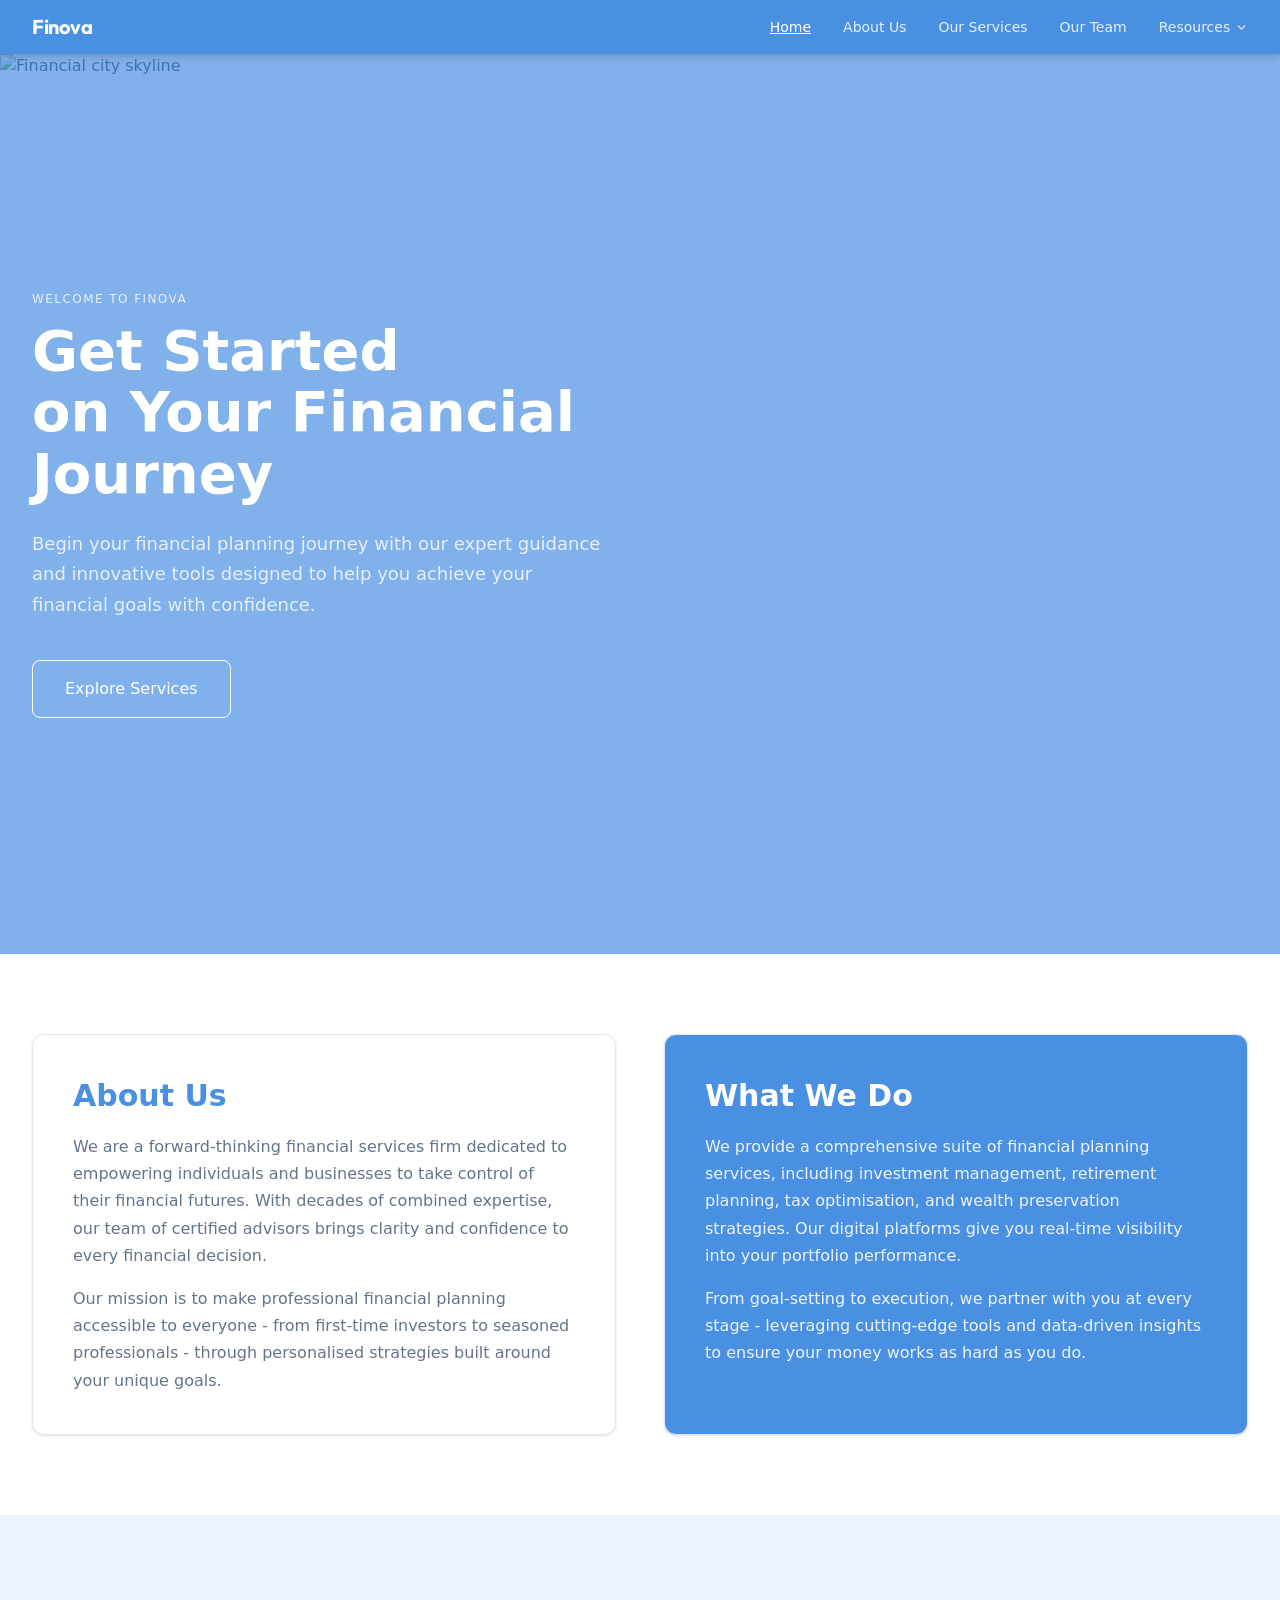
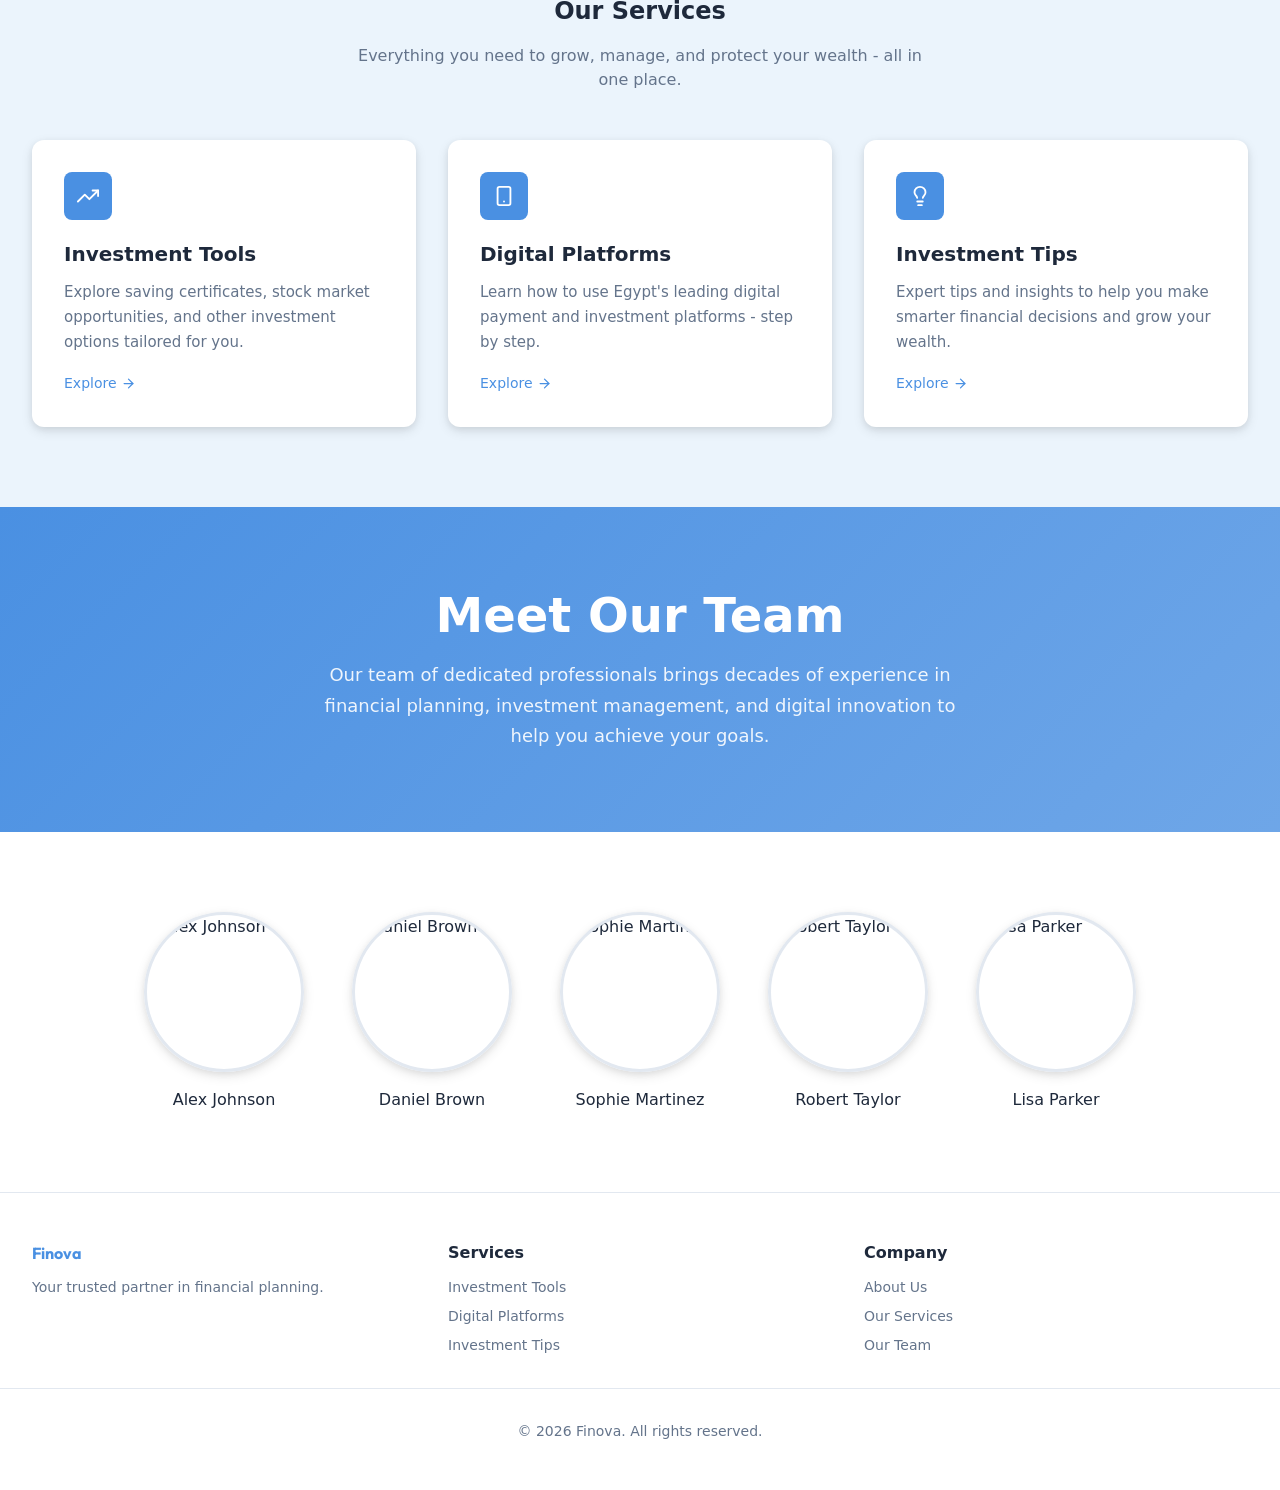
==== commit d84eea02: "main" ====
--- a/index.html
+++ b/index.html
@@ -3,7 +3,7 @@
   <head>
     <meta charset="UTF-8" />
     <meta name="viewport" content="width=device-width, initial-scale=1.0" />
-    <title>Home — Finova</title>
+    <title>Finova</title>
     <link href="https://fonts.googleapis.com/css2?family=Outfit:wght@400;500;600;700&display=swap" rel="stylesheet" />
     <link rel="stylesheet" href="./styles.css" />
   </head>
@@ -17,9 +17,29 @@
           <a href="./index.html#about" class="nav-link">About Us</a>
           <a href="./index.html#services" class="nav-link">Our Services</a>
           <a href="./index.html#team" class="nav-link">Our Team</a>
-          <a href="./investment-tools.html" class="nav-link">Investment Tools</a>
-          <a href="./digital-platforms.html" class="nav-link">Digital Platforms</a>
-          <a href="./investment-tips.html" class="nav-link">Investment Tips</a>
+          <div class="nav-dropdown">
+            <button class="nav-link nav-dropdown-trigger">
+              Resources
+              <svg
+                xmlns="http://www.w3.org/2000/svg"
+                width="13"
+                height="13"
+                viewBox="0 0 24 24"
+                fill="none"
+                stroke="currentColor"
+                stroke-width="2.5"
+                stroke-linecap="round"
+                stroke-linejoin="round"
+              >
+                <polyline points="6 9 12 15 18 9" />
+              </svg>
+            </button>
+            <div class="nav-dropdown-menu">
+              <a href="./investment-tools.html" class="nav-dropdown-item">Investment Tools</a>
+              <a href="./digital-platforms.html" class="nav-dropdown-item">Digital Platforms</a>
+              <a href="./investment-tips.html" class="nav-dropdown-item">Investment Tips</a>
+            </div>
+          </div>
         </div>
       </div>
     </nav>
@@ -55,25 +75,26 @@
           <div class="about-card">
             <h2>About Us</h2>
             <p>
-              Finova is a forward-thinking financial services firm dedicated to empowering individuals and businesses
-              with the knowledge, tools, and strategies needed to navigate today's complex financial landscape.
-            </p>
-            <p>
-              Founded on the principles of transparency, integrity, and innovation, we bring together decades of
-              expertise to deliver personalized financial solutions that align with your unique goals and aspirations.
+              We are a forward-thinking financial services firm dedicated to empowering individuals and businesses to
+              take control of their financial futures. With decades of combined expertise, our team of certified
+              advisors brings clarity and confidence to every financial decision.
+            </p>
+            <p>
+              Our mission is to make professional financial planning accessible to everyone - from first-time investors
+              to seasoned professionals - through personalised strategies built around your unique goals.
             </p>
           </div>
 
           <div class="about-card about-card--primary">
             <h2>What We Do</h2>
             <p>
-              We offer comprehensive financial planning services spanning investment management, retirement strategy,
-              digital platform guidance, and wealth protection — all tailored to your individual financial situation.
-            </p>
-            <p>
-              From exploring stock market opportunities to leveraging Egypt's leading digital payment platforms, our
-              team provides the expert insights and hands-on support you need to make confident, informed financial
-              decisions every step of the way.
+              We provide a comprehensive suite of financial planning services, including investment management,
+              retirement planning, tax optimisation, and wealth preservation strategies. Our digital platforms give you
+              real-time visibility into your portfolio performance.
+            </p>
+            <p>
+              From goal-setting to execution, we partner with you at every stage - leveraging cutting-edge tools and
+              data-driven insights to ensure your money works as hard as you do.
             </p>
           </div>
         </div>
@@ -84,7 +105,7 @@
     <section class="section section--secondary" id="services">
       <div class="container">
         <h2 class="section-title">Our Services</h2>
-        <p class="section-subtitle">Everything you need to grow, manage, and protect your wealth — all in one place.</p>
+        <p class="section-subtitle">Everything you need to grow, manage, and protect your wealth - all in one place.</p>
 
         <div class="grid-3">
           <!-- Investment Tools -->
@@ -147,7 +168,7 @@
               </svg>
             </div>
             <h3>Digital Platforms</h3>
-            <p>Learn how to use Egypt's leading digital payment and investment platforms — step by step.</p>
+            <p>Learn how to use Egypt's leading digital payment and investment platforms - step by step.</p>
             <span class="service-link">
               Explore
               <svg
@@ -305,14 +326,14 @@
             <h4>Company</h4>
             <div class="footer-links">
               <a href="./index.html#about">About Us</a>
-              <a href="./index.html#services">Services</a>
+              <a href="./index.html#services">Our Services</a>
               <a href="./index.html#team">Our Team</a>
             </div>
           </div>
         </div>
-        <div class="footer-bottom">
-          <p>&copy; 2026 Finova. All rights reserved.</p>
-        </div>
+      </div>
+      <div class="footer-bottom">
+        <p>&copy; 2026 Finova. All rights reserved.</p>
       </div>
     </footer>
   </body>
--- a/styles.css
+++ b/styles.css
@@ -1,5 +1,5 @@
 /* ===================================
-   Finova — Pure HTML/CSS Version
+   Finova - Pure HTML/CSS Version
    Shared Stylesheet
    =================================== */
 
@@ -34,20 +34,9 @@
 *,
 *::before,
 *::after {
+  margin: 0;
+  padding: 0;
   box-sizing: border-box;
-}
-
-body,
-h1,
-h2,
-h3,
-h4,
-h5,
-h6,
-p,
-figure,
-blockquote {
-  margin: 0;
 }
 
 a {
@@ -63,8 +52,6 @@
 ul,
 ol {
   list-style: none;
-  padding: 0;
-  margin: 0;
 }
 
 button {
@@ -72,7 +59,6 @@
   font: inherit;
   border: none;
   background: none;
-  padding: 0;
 }
 
 /* ===================================
@@ -185,6 +171,87 @@
   text-decoration: underline;
 }
 
+/* ── Dropdown ── */
+.nav-dropdown {
+  position: relative;
+}
+
+.nav-dropdown-trigger {
+  background: none;
+  border: none;
+  cursor: pointer;
+  display: flex;
+  align-items: center;
+  gap: 0.3rem;
+  font-size: 0.875rem;
+  font-family: inherit;
+  font-weight: inherit;
+  color: rgba(255, 255, 255, 0.85);
+  transition: color 0.2s;
+  white-space: nowrap;
+  padding: 0;
+}
+
+.nav-dropdown-trigger:hover,
+.nav-dropdown-trigger.active {
+  color: white;
+  text-decoration: underline;
+}
+
+.nav-dropdown-trigger svg {
+  transition: transform 0.2s;
+  flex-shrink: 0;
+}
+
+.nav-dropdown:hover .nav-dropdown-trigger svg,
+.nav-dropdown:focus-within .nav-dropdown-trigger svg {
+  transform: rotate(180deg);
+}
+
+.nav-dropdown-menu {
+  position: absolute;
+  top: calc(100% + 0.85rem);
+  right: 0;
+  background: white;
+  border-radius: 0.5rem;
+  box-shadow: 0 8px 28px rgba(0, 0, 0, 0.16);
+  min-width: 195px;
+  padding: 0.375rem 0;
+  opacity: 0;
+  visibility: hidden;
+  transform: translateY(-6px);
+  transition:
+    opacity 0.2s,
+    transform 0.2s,
+    visibility 0.2s;
+  z-index: 100;
+}
+
+.nav-dropdown:hover .nav-dropdown-menu,
+.nav-dropdown:focus-within .nav-dropdown-menu {
+  opacity: 1;
+  visibility: visible;
+  transform: translateY(0);
+}
+
+.nav-dropdown-item {
+  display: block;
+  padding: 0.625rem 1.25rem;
+  font-size: 0.875rem;
+  color: var(--foreground);
+  transition:
+    background-color 0.15s,
+    color 0.15s;
+  white-space: nowrap;
+}
+
+.nav-dropdown-item:hover,
+.nav-dropdown-item.active {
+  background-color: var(--secondary);
+  color: var(--primary);
+  text-decoration: none;
+}
+
 /* ===================================
    Footer
    =================================== */
@@ -226,6 +293,7 @@
 
 .footer-links {
   display: flex;
+  align-items: start;
   flex-direction: column;
   gap: 0.5rem;
 }
@@ -437,11 +505,11 @@
   overflow: hidden;
 }
 
+.page-header--primary {
+  background: linear-gradient(135deg, var(--primary) 0%, rgba(74, 144, 226, 0.8) 100%);
+}
 .page-header--blue {
-  background: var(--primary);
-}
-.page-header--blue-gradient {
-  background: linear-gradient(135deg, #2563eb 0%, #1d4ed8 100%);
+  background: #2563eb;
 }
 .page-header--orange {
   background: #f97316;
@@ -946,10 +1014,13 @@
   padding: 1.5rem;
 }
 
-.alt-invest-box p {
+.alt-invest-box p:not(:last-child) {
   color: var(--muted-foreground);
   line-height: 1.7;
   font-size: 0.9375rem;
+}
+
+.alt-invest-box p:not(:last-child) {
   margin-bottom: 1rem;
 }
 
@@ -1202,10 +1273,7 @@
 }
 
 .cta-section--gradient {
-  background: linear-gradient(135deg, #2563eb, #1d4ed8);
-}
-.cta-section--primary {
-  background: var(--primary);
+  background: linear-gradient(135deg, var(--primary) 0%, rgba(74, 144, 226, 0.8) 100%);
 }
 
 .cta-icon {
@@ -1229,7 +1297,7 @@
 .cta-section p {
   color: rgba(255, 255, 255, 0.9);
   margin-bottom: 2rem;
-  max-width: 40rem;
+  max-width: 42rem;
   margin-left: auto;
   margin-right: auto;
   line-height: 1.7;
@@ -1495,14 +1563,13 @@
 
 .overview-header {
   display: flex;
-  align-items: flex-start;
+  align-items: center;
   gap: 0.75rem;
+  color: var(--primary);
   margin-bottom: 1rem;
 }
 
 .overview-header h2 {
-  color: var(--primary);
-  margin: 0;
   font-size: 1.375rem;
 }
 
@@ -1598,7 +1665,7 @@
 
 .step-content h3 {
   margin-bottom: 0.5rem;
-  font-size: 1rem;
+  font-size: 1.25rem;
 }
 
 .step-content p {
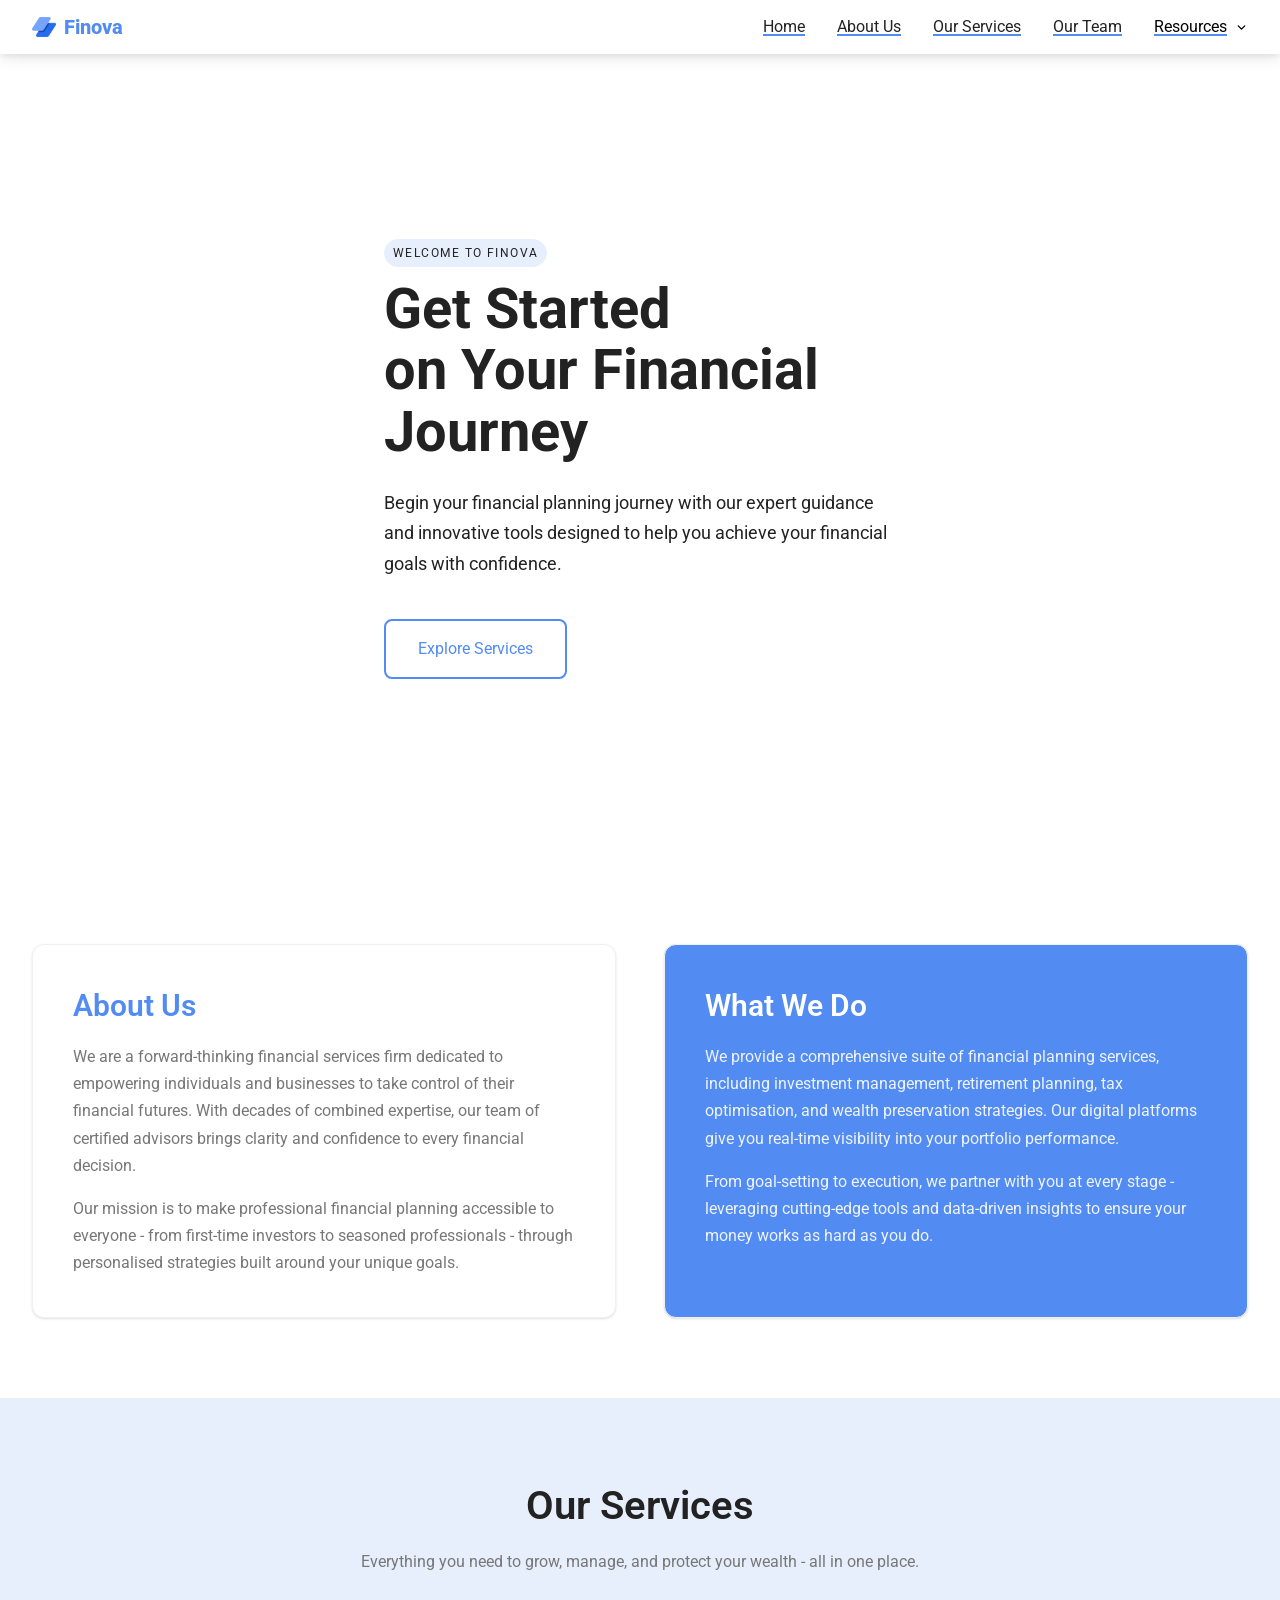
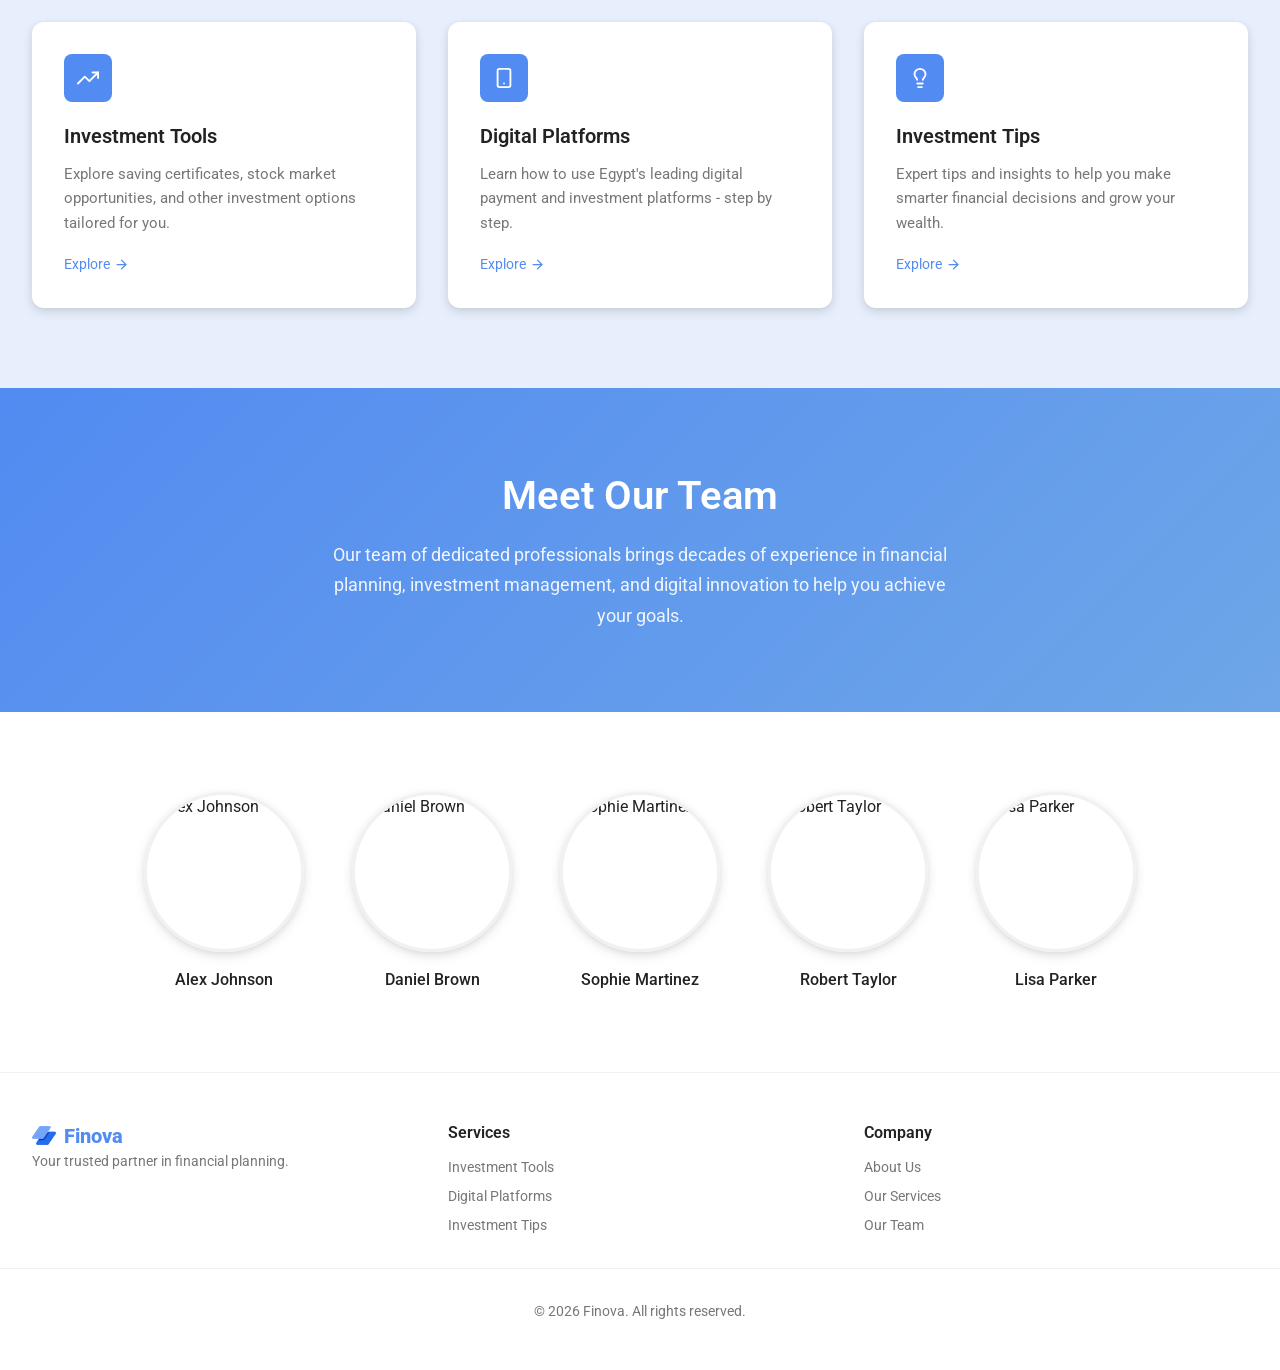
==== commit 7b7464c2: "main" ====
--- a/index.html
+++ b/index.html
@@ -3,20 +3,28 @@
   <head>
     <meta charset="UTF-8" />
     <meta name="viewport" content="width=device-width, initial-scale=1.0" />
+    <link rel="shortcut icon" href="./favicon.ico" type="image/x-icon" />
     <title>Finova</title>
-    <link href="https://fonts.googleapis.com/css2?family=Outfit:wght@400;500;600;700&display=swap" rel="stylesheet" />
     <link rel="stylesheet" href="./styles.css" />
   </head>
   <body>
     <!-- Navbar -->
     <nav class="navbar">
       <div class="container">
-        <a href="./index.html" class="nav-brand">Finova</a>
+        <div class="brand">
+          <img src="./Finova.png" alt="Finova" width="24" />
+          <a href="./index.html">Finova</a>
+        </div>
+        <button class="nav-toggle" aria-label="Toggle navigation" aria-expanded="false">
+          <span></span>
+          <span></span>
+          <span></span>
+        </button>
         <div class="nav-links">
-          <a href="./index.html" class="nav-link active">Home</a>
-          <a href="./index.html#about" class="nav-link">About Us</a>
-          <a href="./index.html#services" class="nav-link">Our Services</a>
-          <a href="./index.html#team" class="nav-link">Our Team</a>
+          <a href="#home" class="nav-link">Home</a>
+          <a href="#about" class="nav-link">About Us</a>
+          <a href="#services" class="nav-link">Our Services</a>
+          <a href="#team" class="nav-link">Our Team</a>
           <div class="nav-dropdown">
             <button class="nav-link nav-dropdown-trigger">
               Resources
@@ -45,25 +53,16 @@
     </nav>
 
     <!-- Hero Section -->
-    <section class="hero">
-      <div class="hero-bg">
-        <img
-          src="https://images.unsplash.com/photo-1762758731214-8075cb753b34?crop=entropy&cs=tinysrgb&fit=max&fm=jpg&ixid=M3w3Nzg4Nzd8MHwxfHNlYXJjaHwxfHxmaW5hbmNpYWwlMjBjaXR5JTIwc2t5bGluZSUyMG1vZGVybiUyMHdlYWx0aHxlbnwxfHx8fDE3NzMxNjM3Njd8MA&ixlib=rb-4.1.0&q=80&w=1080"
-          alt="Financial city skyline"
-        />
-      </div>
-      <div class="hero-overlay"></div>
-      <div class="hero-content">
-        <div class="container">
-          <div class="hero-inner">
-            <p class="hero-eyebrow">Welcome to Finova</p>
-            <h2>Get Started<br />on Your Financial<br />Journey</h2>
-            <p class="hero-description">
-              Begin your financial planning journey with our expert guidance and innovative tools designed to help you
-              achieve your financial goals with confidence.
-            </p>
-            <a href="#services" class="btn-outline-white">Explore Services</a>
-          </div>
+    <section id="home" class="hero">
+      <div class="container">
+        <div class="hero-inner">
+          <p class="hero-eyebrow">Welcome to Finova</p>
+          <h2>Get Started<br />on Your Financial<br />Journey</h2>
+          <p class="hero-description">
+            Begin your financial planning journey with our expert guidance and innovative tools designed to help you
+            achieve your financial goals with confidence.
+          </p>
+          <a href="#services" class="hero-btn">Explore Services</a>
         </div>
       </div>
     </section>
@@ -236,7 +235,7 @@
     <!-- Team Hero -->
     <section class="team-hero" id="team">
       <div class="container">
-        <h1>Meet Our Team</h1>
+        <h2 class="section-title">Meet Our Team</h2>
         <p>
           Our team of dedicated professionals brings decades of experience in financial planning, investment management,
           and digital innovation to help you achieve your goals.
@@ -244,8 +243,8 @@
       </div>
     </section>
 
+    <section class="section--white">
     <!-- Team Members -->
-    <section class="section--white">
       <div class="container">
         <div class="team-members">
           <!-- Alex Johnson -->
@@ -311,7 +310,10 @@
       <div class="container">
         <div class="footer-grid">
           <div>
-            <div class="footer-brand">Finova</div>
+            <div class="brand">
+              <img src="./Finova.png" alt="Finova" width="24" />
+              <a href="./index.html">Finova</a>
+            </div>
             <p class="footer-desc">Your trusted partner in financial planning.</p>
           </div>
           <div>
@@ -336,5 +338,32 @@
         <p>&copy; 2026 Finova. All rights reserved.</p>
       </div>
     </footer>
+    <script>
+      (function () {
+        var toggle = document.querySelector('.nav-toggle');
+        var links = document.querySelector('.nav-links');
+        toggle.addEventListener('click', function () {
+          var open = links.classList.toggle('open');
+          toggle.classList.toggle('open', open);
+          toggle.setAttribute('aria-expanded', String(open));
+        });
+        document.querySelectorAll('.nav-dropdown-trigger').forEach(function (btn) {
+          btn.addEventListener('click', function () {
+            if (window.innerWidth < 768) {
+              btn.closest('.nav-dropdown').classList.toggle('open');
+            }
+          });
+        });
+        document.querySelectorAll('.nav-dropdown-item').forEach(function (item) {
+          item.addEventListener('click', function () {
+            if (window.innerWidth < 768) {
+              links.classList.remove('open');
+              toggle.classList.remove('open');
+              toggle.setAttribute('aria-expanded', 'false');
+            }
+          });
+        });
+      })();
+    </script>
   </body>
 </html>
--- a/styles.css
+++ b/styles.css
@@ -1,27 +1,28 @@
-/* ===================================
-   Finova - Pure HTML/CSS Version
-   Shared Stylesheet
-   =================================== */
-
 /* Google Fonts */
-@import url('https://fonts.googleapis.com/css2?family=Outfit:wght@400;500;600;700&display=swap');
+@import url('https://fonts.googleapis.com/css2?family=Roboto:ital,wght@0,100..900;1,100..900&display=swap');
 
 /* ===================================
    CSS Custom Properties
    =================================== */
+
 :root {
-  --primary: #4a90e2;
-  --primary-dark: #2563a8;
-  --primary-foreground: #ffffff;
-  --secondary: #ebf4fc;
-  --secondary-foreground: #2563a8;
-  --background: #ffffff;
-  --foreground: #1e293b;
-  --muted: #f1f5f9;
-  --muted-foreground: #64748b;
-  --border: #e2e8f0;
-  --card: #ffffff;
+  --primary: #528bf1;
+  --secondary: hsl(from var(--primary) h s 95);
+  --background: #fff;
+  --foreground: #222;
+  --muted: #777;
+  --border: #f1f1f1;
+  --card: #fff;
+
+  --blue: #2563eb;
+  --green: #16a34a;
+  --purple: #9333ea;
+  --orange: #f97316;
+  --congo: #0284c7;
+  --red: #ef4444;
+
   --radius: 0.625rem;
+
   --shadow-sm: 0 1px 3px rgba(0, 0, 0, 0.08), 0 1px 2px rgba(0, 0, 0, 0.05);
   --shadow-md: 0 4px 12px rgba(0, 0, 0, 0.1), 0 2px 6px rgba(0, 0, 0, 0.06);
   --shadow-lg: 0 8px 24px rgba(0, 0, 0, 0.12), 0 4px 10px rgba(0, 0, 0, 0.07);
@@ -31,6 +32,7 @@
 /* ===================================
    CSS Reset
    =================================== */
+
 *,
 *::before,
 *::after {
@@ -64,13 +66,14 @@
 /* ===================================
    Base
    =================================== */
+
 html {
   font-size: 16px;
   scroll-behavior: smooth;
 }
 
 body {
-  font-family: -apple-system, BlinkMacSystemFont, 'Segoe UI', system-ui, sans-serif;
+  font-family: 'Roboto', sans-serif;
   font-size: 1rem;
   line-height: 1.5;
   color: var(--foreground);
@@ -81,21 +84,25 @@
 /* ===================================
    Typography
    =================================== */
+
 h1 {
   font-size: 1.875rem;
   font-weight: 600;
   line-height: 1.3;
 }
+
 h2 {
   font-size: 1.5rem;
   font-weight: 600;
   line-height: 1.4;
 }
+
 h3 {
   font-size: 1.25rem;
   font-weight: 600;
   line-height: 1.4;
 }
+
 h4 {
   font-size: 1rem;
   font-weight: 600;
@@ -105,6 +112,7 @@
 /* ===================================
    Layout / Container
    =================================== */
+
 .container {
   max-width: 80rem;
   margin: 0 auto;
@@ -116,6 +124,7 @@
     padding: 0 1.5rem;
   }
 }
+
 @media (min-width: 1024px) {
   .container {
     padding: 0 2rem;
@@ -125,14 +134,17 @@
 /* ===================================
    Navigation
    =================================== */
+
 .navbar {
-  background: var(--primary);
-  color: var(--primary-foreground);
+  background: var(--background);
+  color: var(--foreground);
   padding: 0.75rem 0;
   position: sticky;
   top: 0;
+  left: 0;
+  right: 0;
   z-index: 50;
-  box-shadow: 0 2px 8px rgba(0, 0, 0, 0.18);
+  box-shadow: var(--shadow-md);
 }
 
 .navbar .container {
@@ -143,32 +155,38 @@
   flex-wrap: wrap;
 }
 
-.nav-brand {
-  font-family: 'Outfit', system-ui, sans-serif;
+.brand {
+  display: flex;
+  align-items: center;
+  gap: 0.5rem;
   font-size: 1.25rem;
-  font-weight: 700;
-  color: white;
-  letter-spacing: -0.02em;
+  font-weight: 800;
+  color: var(--primary);
 }
 
 .nav-links {
   display: flex;
   align-items: center;
+  flex-wrap: wrap;
   gap: 2rem;
-  flex-wrap: wrap;
 }
 
 .nav-link {
-  font-size: 0.875rem;
-  color: rgba(255, 255, 255, 0.85);
-  transition: color 0.2s;
+  transition:
+    text-decoration-inset 0.2s,
+    color 0.2s;
   white-space: nowrap;
+  text-decoration: underline;
+  text-decoration-color: var(--primary);
+  text-underline-offset: 2px;
+  text-decoration-thickness: 2px;
+  text-decoration-inset: 200px;
 }
 
 .nav-link:hover,
 .nav-link.active {
-  color: white;
-  text-decoration: underline;
+  color: var(--primary);
+  text-decoration-inset: 0px;
 }
 
 /* ── Dropdown ── */
@@ -177,25 +195,10 @@
 }
 
 .nav-dropdown-trigger {
-  background: none;
-  border: none;
-  cursor: pointer;
-  display: flex;
-  align-items: center;
-  gap: 0.3rem;
-  font-size: 0.875rem;
-  font-family: inherit;
-  font-weight: inherit;
-  color: rgba(255, 255, 255, 0.85);
-  transition: color 0.2s;
-  white-space: nowrap;
-  padding: 0;
-}
-
-.nav-dropdown-trigger:hover,
-.nav-dropdown-trigger.active {
-  color: white;
-  text-decoration: underline;
+  display: flex;
+  align-items: center;
+  justify-content: center;
+  gap: 0.5rem;
 }
 
 .nav-dropdown-trigger svg {
@@ -212,10 +215,10 @@
   position: absolute;
   top: calc(100% + 0.85rem);
   right: 0;
-  background: white;
-  border-radius: 0.5rem;
-  box-shadow: 0 8px 28px rgba(0, 0, 0, 0.16);
-  min-width: 195px;
+  background: var(--background);
+  border-radius: var(--radius);
+  box-shadow: var(--shadow-md);
+  min-width: 200px;
   padding: 0.375rem 0;
   opacity: 0;
   visibility: hidden;
@@ -242,21 +245,129 @@
   transition:
     background-color 0.15s,
     color 0.15s;
-  white-space: nowrap;
 }
 
 .nav-dropdown-item:hover,
 .nav-dropdown-item.active {
   background-color: var(--secondary);
   color: var(--primary);
-  text-decoration: none;
+}
+
+/* ── Mobile hamburger toggle ── */
+.nav-toggle {
+  display: none;
+  flex-direction: column;
+  justify-content: space-between;
+  width: 24px;
+  height: 18px;
+}
+
+.nav-toggle span {
+  display: block;
+  width: 100%;
+  height: 2px;
+  background: var(--foreground);
+  border-radius: 2px;
+  transition:
+    transform 0.2s,
+    opacity 0.2s;
+}
+
+.nav-toggle.open span:nth-child(1) {
+  transform: translateY(8px) rotate(45deg);
+}
+
+.nav-toggle.open span:nth-child(2) {
+  opacity: 0;
+  transform: scaleX(0);
+}
+
+.nav-toggle.open span:nth-child(3) {
+  transform: translateY(-8px) rotate(-45deg);
+}
+
+/* ── Responsive navbar (mobile) ── */
+@media (max-width: 767px) {
+  .nav-toggle {
+    display: flex;
+  }
+
+  .navbar .container {
+    flex-wrap: wrap;
+    align-items: center;
+  }
+
+  .nav-links {
+    display: none;
+    width: 100%;
+    flex-direction: column;
+    align-items: stretch;
+    gap: 0;
+    transform-origin: top;
+    transform: scaleY(0);
+    transition: transfrom 0.2s;
+  }
+
+  .nav-links.open {
+    display: flex;
+    transform: scaleY(1);
+  }
+
+  .nav-link {
+    padding: 0.65rem 0;
+    border-bottom: 1px solid var(--secondary);
+    width: 100%;
+    display: block;
+  }
+
+  .nav-dropdown {
+    width: 100%;
+  }
+
+  .nav-dropdown-trigger {
+    width: 100%;
+    display: flex;
+    justify-content: space-between;
+  }
+
+  /* Disable hover/focus-within dropdown on mobile */
+  .nav-dropdown:hover .nav-dropdown-trigger svg,
+  .nav-dropdown:focus-within .nav-dropdown-trigger svg {
+    transform: none;
+  }
+
+  .nav-dropdown.open .nav-dropdown-trigger svg {
+    transform: rotate(180deg);
+  }
+
+  /* Override hover/focus-within to keep menu hidden on mobile */
+  .nav-dropdown:hover .nav-dropdown-menu,
+  .nav-dropdown:focus-within .nav-dropdown-menu {
+    opacity: 0;
+    visibility: hidden;
+    display: none;
+  }
+
+  /* Mobile dropdown revealed via JS .open class */
+  .nav-dropdown.open .nav-dropdown-menu {
+    display: block;
+    position: static;
+    opacity: 1;
+    visibility: visible;
+    transform: none;
+    transition: none;
+    box-shadow: none;
+    background: hsl(from var(--secondary) h s l / 25%);
+    z-index: auto;
+  }
 }
 
 /* ===================================
    Footer
    =================================== */
+
 .footer {
-  background: white;
+  background: var(--background);
   border-top: 1px solid var(--border);
   padding: 3rem 0;
 }
@@ -275,15 +386,14 @@
 }
 
 .footer-brand {
-  font-family: 'Outfit', system-ui, sans-serif;
   font-size: 1rem;
-  font-weight: 700;
+  font-weight: 800;
   color: var(--primary);
   margin-bottom: 0.75rem;
 }
 
 .footer-desc {
-  color: var(--muted-foreground);
+  color: var(--muted);
   font-size: 0.875rem;
 }
 
@@ -300,7 +410,7 @@
 
 .footer-links a {
   font-size: 0.875rem;
-  color: var(--muted-foreground);
+  color: var(--muted);
   transition: color 0.2s;
 }
 
@@ -313,60 +423,46 @@
   padding-top: 2rem;
   text-align: center;
   font-size: 0.875rem;
-  color: var(--muted-foreground);
+  color: var(--muted);
 }
 
 /* ===================================
    Hero Section (Home Page)
    =================================== */
+
 .hero {
   position: relative;
-  min-height: 100vh;
-  min-height: 100dvh;
+  min-height: 90vh;
+  min-height: 90dvh;
   display: flex;
   align-items: center;
   overflow: hidden;
 }
 
-.hero-bg {
-  position: absolute;
-  inset: 0;
-}
-
-.hero-bg img {
-  width: 100%;
-  height: 100%;
-  object-fit: cover;
-  object-position: center;
-}
-
-.hero-overlay {
-  position: absolute;
-  inset: 0;
-  background: rgba(74, 144, 226, 0.7);
-}
-
-.hero-content {
-  position: relative;
-  z-index: 10;
-  padding: 6rem 0;
-  width: 100%;
+.hero .container {
+  display: flex;
+  align-items: center;
+  justify-content: space-between;
 }
 
 .hero-inner {
-  max-width: 36rem;
+  max-width: 32rem;
 }
 
 .hero-eyebrow {
-  color: rgba(255, 255, 255, 0.8);
   font-size: 0.75rem;
   letter-spacing: 0.12em;
   text-transform: uppercase;
   margin-bottom: 0.75rem;
+  background-color: var(--secondary);
+  border: 1px solid var(--secondary);
+  display: inline-block;
+  padding-inline: 0.5rem;
+  padding-block: 0.25rem;
+  border-radius: 1rem;
 }
 
 .hero h2 {
-  color: white;
   font-size: 3.5rem;
   line-height: 1.1;
   font-weight: 700;
@@ -380,15 +476,37 @@
 }
 
 .hero-description {
-  color: rgba(255, 255, 255, 0.8);
   font-size: 1.125rem;
   line-height: 1.7;
   margin-bottom: 2.5rem;
 }
 
+.hero-btn {
+  background: transparent;
+  color: var(--primary);
+  border: 2px solid var(--primary);
+  padding: 1rem 2rem;
+  border-radius: 0.5rem;
+  font-size: 1rem;
+  transition:
+    background 0.2s,
+    color 0.2s;
+  text-decoration: none;
+  display: inline-flex;
+  align-items: center;
+  gap: 0.5rem;
+  cursor: pointer;
+}
+
+.hero-btn:hover {
+  background: var(--primary);
+  color: white;
+}
+
 /* ===================================
    About Section (Home)
    =================================== */
+
 .about-grid {
   display: grid;
   grid-template-columns: 1fr;
@@ -416,7 +534,7 @@
 }
 
 .about-card p {
-  color: var(--muted-foreground);
+  color: var(--muted);
   line-height: 1.7;
   margin-bottom: 1rem;
 }
@@ -441,6 +559,7 @@
 /* ===================================
    Services Section (Home)
    =================================== */
+
 .service-card {
   background: white;
   padding: 2rem;
@@ -481,7 +600,7 @@
 }
 
 .service-card p {
-  color: var(--muted-foreground);
+  color: var(--muted);
   font-size: 0.9375rem;
   margin-bottom: 1rem;
   line-height: 1.65;
@@ -498,6 +617,7 @@
 /* ===================================
    Page Header (Colored Banner)
    =================================== */
+
 .page-header {
   padding: 4rem 0;
   color: white;
@@ -506,7 +626,7 @@
 }
 
 .page-header--primary {
-  background: linear-gradient(135deg, var(--primary) 0%, rgba(74, 144, 226, 0.8) 100%);
+  background: var(--primary);
 }
 .page-header--blue {
   background: #2563eb;
@@ -619,12 +739,13 @@
 
 .section-title {
   text-align: center;
+  font-size: 2.5rem;
   margin-bottom: 1rem;
 }
 
 .section-subtitle {
   text-align: center;
-  color: var(--muted-foreground);
+  color: var(--muted);
   margin-bottom: 3rem;
   max-width: 36rem;
   margin-left: auto;
@@ -634,6 +755,7 @@
 /* ===================================
    Grid Layouts
    =================================== */
+
 .grid-3 {
   display: grid;
   grid-template-columns: 1fr;
@@ -678,6 +800,7 @@
 /* ===================================
    Buttons
    =================================== */
+
 .btn {
   display: inline-flex;
   align-items: center;
@@ -718,6 +841,7 @@
   text-align: center;
   text-decoration: none;
 }
+
 .btn-primary-full:hover {
   background: #3a80d2;
 }
@@ -826,7 +950,7 @@
 }
 
 .tool-card-body p {
-  color: var(--muted-foreground);
+  color: var(--muted);
   line-height: 1.7;
 }
 
@@ -841,7 +965,7 @@
   align-items: center;
   gap: 0.5rem;
   font-size: 0.875rem;
-  color: var(--muted-foreground);
+  color: var(--muted);
 }
 
 .tool-feature-dot {
@@ -895,7 +1019,7 @@
 }
 
 .detail-intro {
-  color: var(--muted-foreground);
+  color: var(--muted);
   line-height: 1.7;
   margin-bottom: 2rem;
 }
@@ -917,7 +1041,7 @@
 
 .budget-card p {
   font-size: 0.875rem;
-  color: var(--muted-foreground);
+  color: var(--muted);
   line-height: 1.6;
   margin-bottom: 1rem;
 }
@@ -948,8 +1072,9 @@
   color: var(--foreground);
   font-weight: 500;
 }
+
 .bullet-muted {
-  color: var(--muted-foreground);
+  color: var(--muted);
 }
 
 /* Sub section title */
@@ -984,7 +1109,7 @@
 
 .mini-card p {
   font-size: 0.875rem;
-  color: var(--muted-foreground);
+  color: var(--muted);
   line-height: 1.6;
 }
 
@@ -1015,7 +1140,7 @@
 }
 
 .alt-invest-box p:not(:last-child) {
-  color: var(--muted-foreground);
+  color: var(--muted);
   line-height: 1.7;
   font-size: 0.9375rem;
 }
@@ -1039,7 +1164,7 @@
 
 .alt-invest-key {
   font-size: 0.875rem;
-  color: var(--muted-foreground);
+  color: var(--muted);
 }
 
 .alt-invest-key strong {
@@ -1060,7 +1185,7 @@
   align-items: flex-start;
   gap: 0.5rem;
   font-size: 0.875rem;
-  color: var(--muted-foreground);
+  color: var(--muted);
 }
 
 .check-item svg {
@@ -1146,13 +1271,13 @@
 .platform-card-tagline {
   font-size: 0.75rem;
   font-weight: 500;
-  color: var(--muted-foreground);
+  color: var(--muted);
   margin-bottom: 0.75rem;
 }
 
 .platform-card-desc {
   font-size: 0.875rem;
-  color: var(--muted-foreground);
+  color: var(--muted);
   line-height: 1.6;
   margin-bottom: 1rem;
   flex: 1;
@@ -1170,7 +1295,7 @@
   align-items: center;
   gap: 0.5rem;
   font-size: 0.75rem;
-  color: var(--muted-foreground);
+  color: var(--muted);
 }
 
 .platform-card-cta {
@@ -1219,7 +1344,7 @@
 
 .benefit-card p {
   font-size: 0.875rem;
-  color: var(--muted-foreground);
+  color: var(--muted);
 }
 
 /* ===================================
@@ -1257,7 +1382,7 @@
 }
 
 .info-highlight-body {
-  color: var(--muted-foreground);
+  color: var(--muted);
   line-height: 1.7;
   max-width: 48rem;
   margin-left: 3.5rem;
@@ -1272,8 +1397,8 @@
   color: white;
 }
 
-.cta-section--gradient {
-  background: linear-gradient(135deg, var(--primary) 0%, rgba(74, 144, 226, 0.8) 100%);
+.cta-section--primary {
+  background: var(--primary);
 }
 
 .cta-icon {
@@ -1339,7 +1464,7 @@
   padding: 0.375rem 1rem;
   border-radius: 9999px;
   font-size: 0.875rem;
-  color: var(--muted-foreground);
+  color: var(--muted);
   background: white;
   border: 1px solid var(--border);
   text-decoration: none;
@@ -1421,7 +1546,7 @@
 
 .tip-card p {
   font-size: 0.875rem;
-  color: var(--muted-foreground);
+  color: var(--muted);
   line-height: 1.7;
   padding-left: 2.5rem;
 }
@@ -1463,7 +1588,7 @@
 
 .quick-stat-label {
   font-size: 0.75rem;
-  color: var(--muted-foreground);
+  color: var(--muted);
 }
 
 /* ===================================
@@ -1574,7 +1699,7 @@
 }
 
 .overview-box p {
-  color: var(--muted-foreground);
+  color: var(--muted);
   line-height: 1.7;
   margin-bottom: 1rem;
 }
@@ -1633,7 +1758,7 @@
 
 .feature-card p {
   font-size: 0.875rem;
-  color: var(--muted-foreground);
+  color: var(--muted);
   line-height: 1.6;
 }
 
@@ -1669,7 +1794,7 @@
 }
 
 .step-content p {
-  color: var(--muted-foreground);
+  color: var(--muted);
   font-size: 0.9375rem;
   line-height: 1.7;
   margin-bottom: 0.5rem;
@@ -1678,12 +1803,12 @@
 .step-content p.tip-note {
   font-size: 0.875rem;
   font-style: italic;
-  color: var(--muted-foreground);
+  color: var(--muted);
 }
 
 .step-content ul {
   list-style: none;
-  margin: 0.25rem 0 0.5rem 0.25rem;
+  margin: 0.25rem 0 0.5rem 1rem;
   display: flex;
   flex-direction: column;
   gap: 0.25rem;
@@ -1691,7 +1816,7 @@
 
 .step-content ul li {
   font-size: 0.875rem;
-  color: var(--muted-foreground);
+  color: var(--muted);
 }
 
 /* Pro Tips box */
@@ -1705,7 +1830,7 @@
 
 .pro-tips-header {
   display: flex;
-  align-items: flex-start;
+  align-items: center;
   gap: 0.75rem;
   margin-bottom: 1rem;
 }
@@ -1726,7 +1851,7 @@
   align-items: flex-start;
   gap: 0.5rem;
   font-size: 0.9375rem;
-  color: var(--muted-foreground);
+  color: var(--muted);
 }
 
 .pro-tip-dot {
@@ -1738,22 +1863,31 @@
 
 /* Warning box */
 .warning-box {
+  position: relative;
   background: #fff7ed;
   border: 1px solid #fed7aa;
   border-radius: 0.75rem;
   padding: 1.5rem;
+  padding-left: 3.75rem;
 }
 
 .warning-inner {
   display: flex;
   align-items: flex-start;
   gap: 0.75rem;
+}
+
+.warning-box svg {
+  position: absolute;
+  left: 1.5rem;
+  width: 1.5rem;
+  height: 1.5rem;
 }
 
 .warning-box h3 {
   color: #7c2d12;
   margin-bottom: 0.5rem;
-  font-size: 1rem;
+  font-size: 1.2rem;
 }
 
 .warning-box p {
@@ -1769,7 +1903,7 @@
 
 /* How It Works description */
 .how-it-works p {
-  color: var(--muted-foreground);
+  color: var(--muted);
   line-height: 1.7;
   font-size: 0.9375rem;
 }
@@ -1777,6 +1911,7 @@
 /* ===================================
    Colour Helpers
    =================================== */
+
 .bg-blue-600 {
   background: #2563eb;
 }
@@ -1824,11 +1959,12 @@
 /* ===================================
    Misc Utilities
    =================================== */
+
 .text-primary {
   color: var(--primary);
 }
 .text-muted {
-  color: var(--muted-foreground);
+  color: var(--muted);
 }
 .text-white {
   color: white;
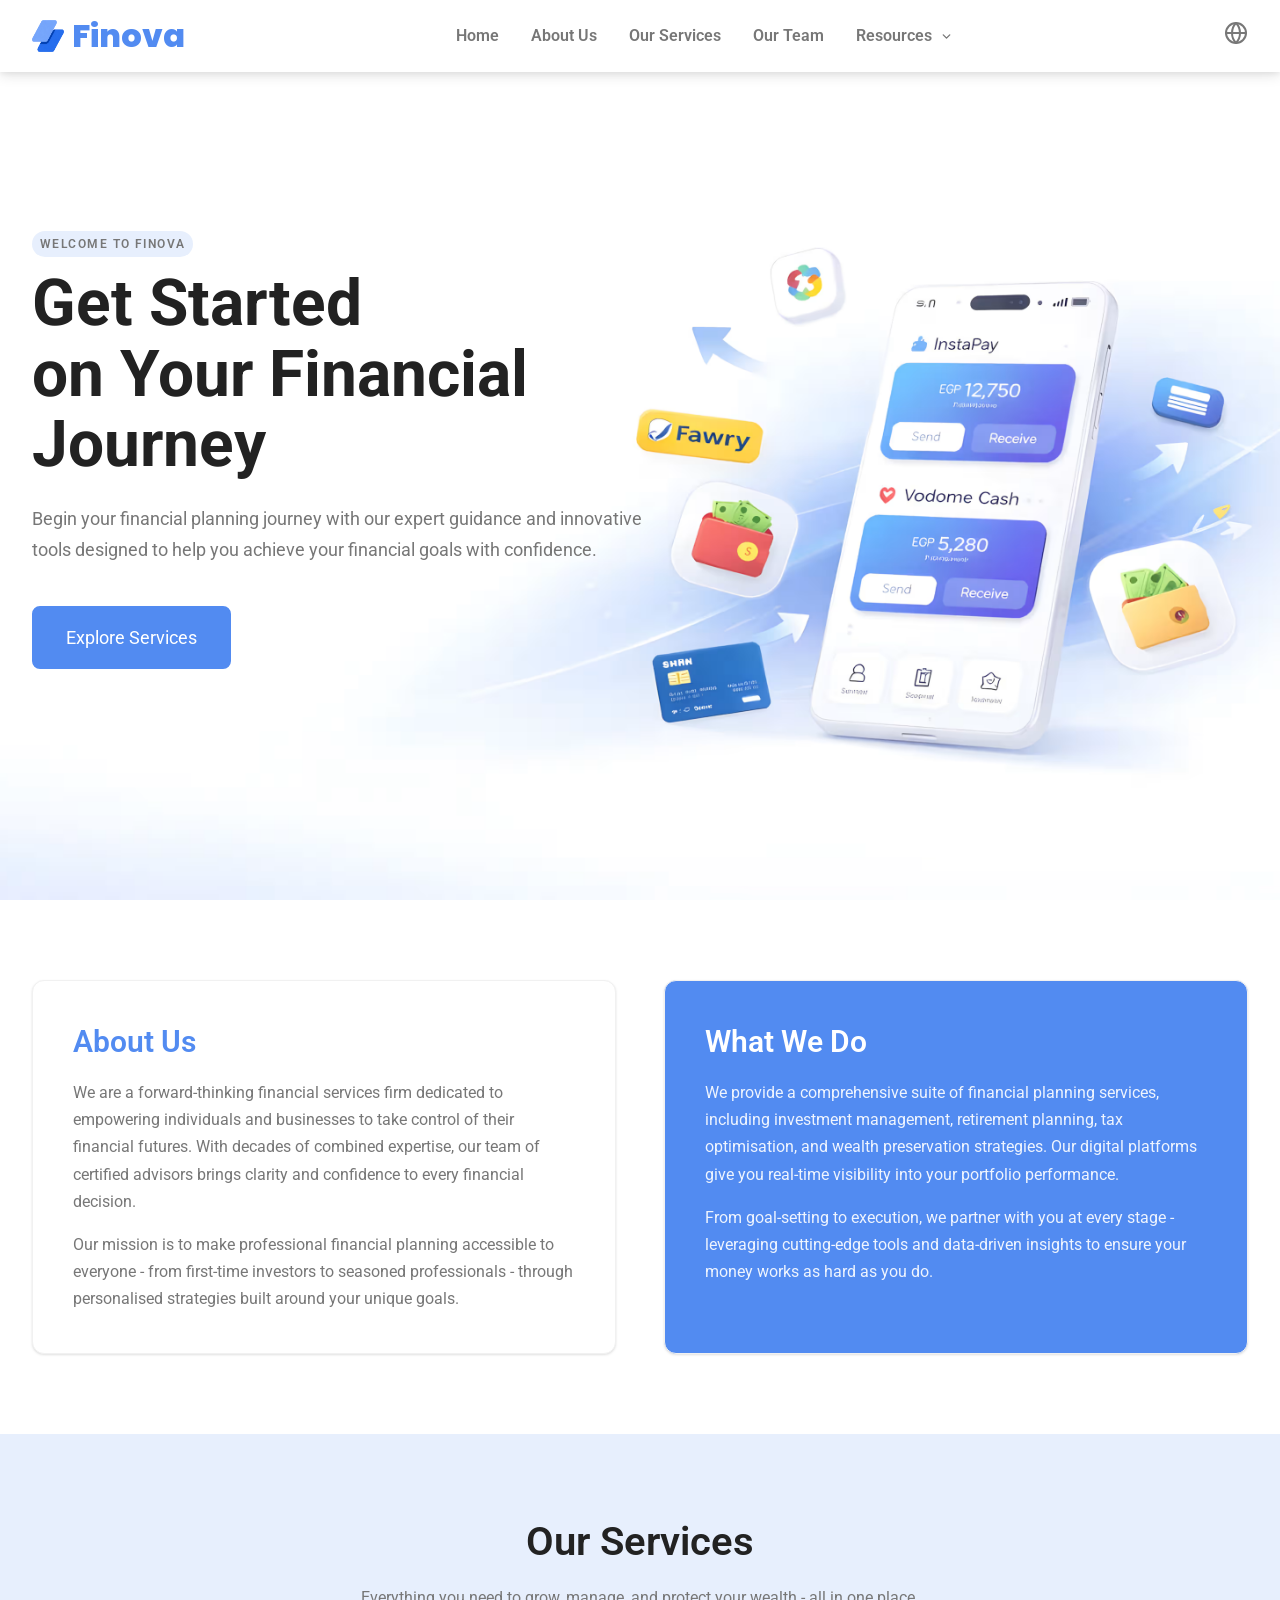
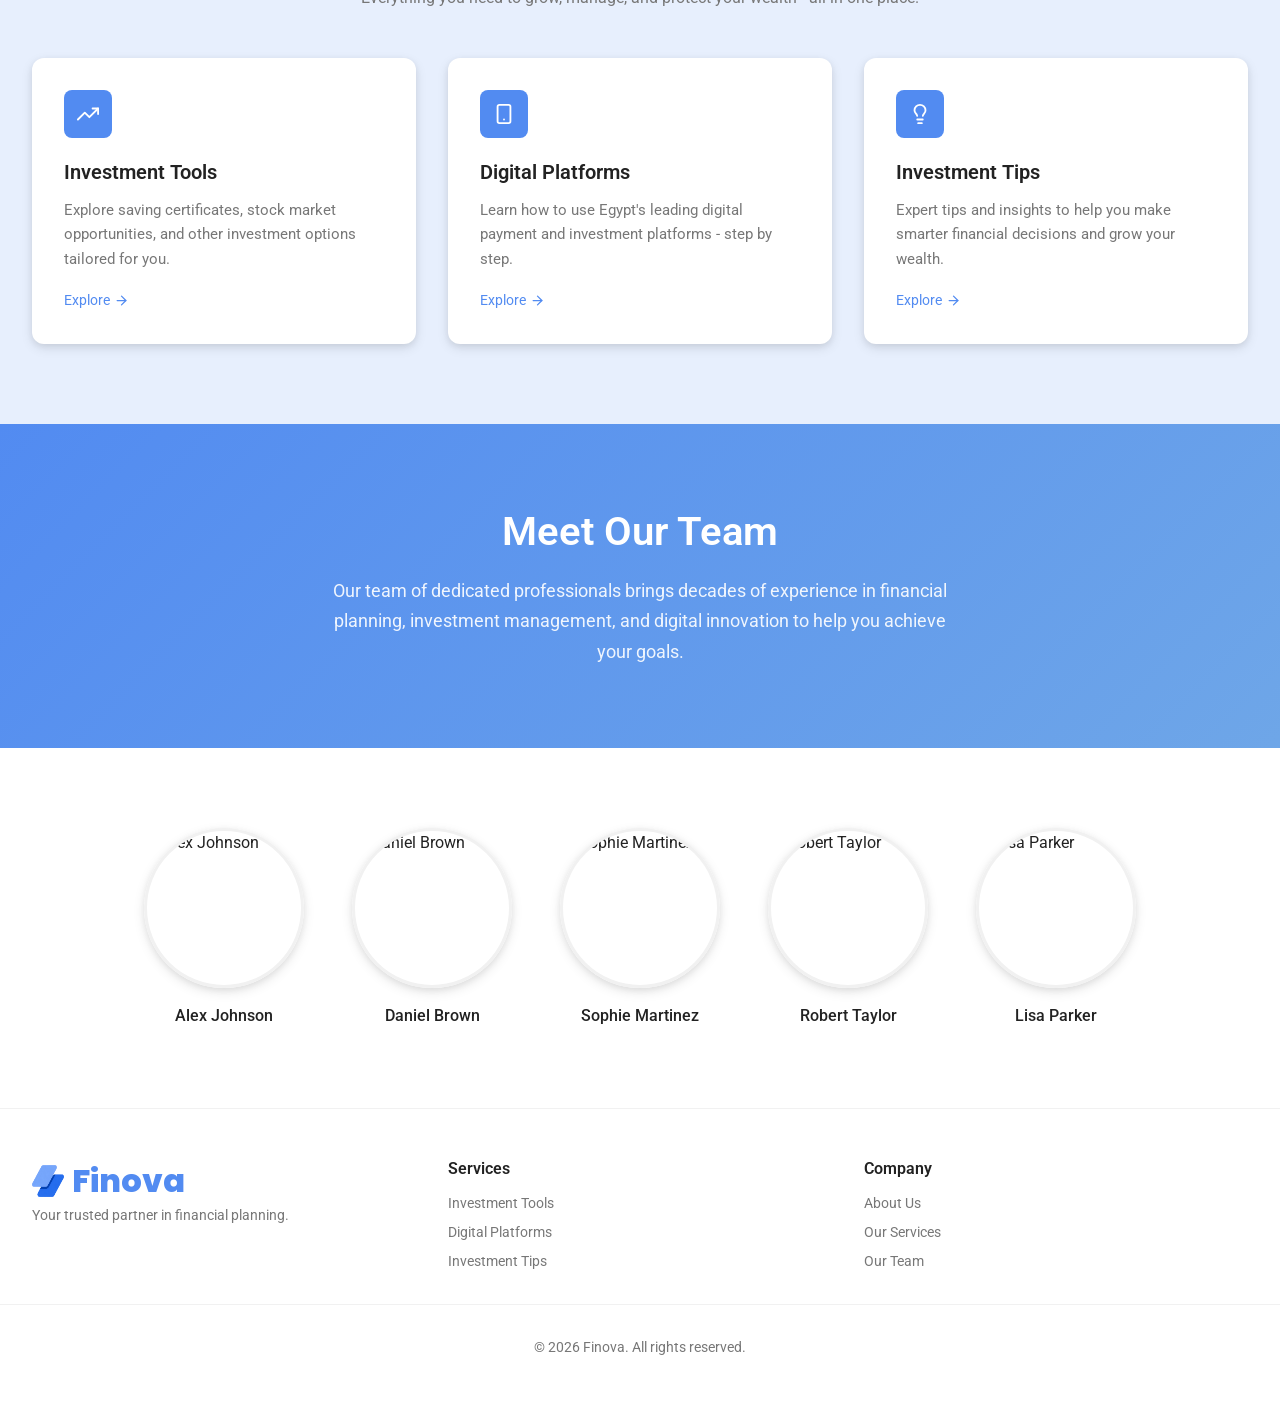
==== commit c8594ad9: "main" ====
--- a/index.html
+++ b/index.html
@@ -49,6 +49,24 @@
             </div>
           </div>
         </div>
+        <button class="nav-globe-btn">
+          <svg
+            xmlns="http://www.w3.org/2000/svg"
+            width="24"
+            height="24"
+            viewBox="0 0 24 24"
+            fill="none"
+            stroke="currentColor"
+            stroke-width="2"
+            stroke-linecap="round"
+            stroke-linejoin="round"
+            class="lucide lucide-globe-icon lucide-globe"
+          >
+            <circle cx="12" cy="12" r="10" />
+            <path d="M12 2a14.5 14.5 0 0 0 0 20 14.5 14.5 0 0 0 0-20" />
+            <path d="M2 12h20" />
+          </svg>
+        </button>
       </div>
     </nav>
 
@@ -244,7 +262,7 @@
     </section>
 
     <section class="section--white">
-    <!-- Team Members -->
+      <!-- Team Members -->
       <div class="container">
         <div class="team-members">
           <!-- Alex Johnson -->
--- a/styles.css
+++ b/styles.css
@@ -1,10 +1,9 @@
 /* Google Fonts */
-@import url('https://fonts.googleapis.com/css2?family=Roboto:ital,wght@0,100..900;1,100..900&display=swap');
+@import url('https://fonts.googleapis.com/css2?family=Poppins:ital,wght@0,100;0,200;0,300;0,400;0,500;0,600;0,700;0,800;0,900;1,100;1,200;1,300;1,400;1,500;1,600;1,700;1,800;1,900&family=Roboto:ital,wght@0,100..900;1,100..900&display=swap');
 
 /* ===================================
    CSS Custom Properties
    =================================== */
-
 :root {
   --primary: #528bf1;
   --secondary: hsl(from var(--primary) h s 95);
@@ -79,6 +78,7 @@
   color: var(--foreground);
   background: var(--background);
   min-height: 100vh;
+  min-height: 100dvh;
 }
 
 /* ===================================
@@ -114,7 +114,7 @@
    =================================== */
 
 .container {
-  max-width: 80rem;
+  max-width: 100rem;
   margin: 0 auto;
   padding: 0 1rem;
 }
@@ -139,7 +139,7 @@
   background: var(--background);
   color: var(--foreground);
   padding: 0.75rem 0;
-  position: sticky;
+  position: fixed;
   top: 0;
   left: 0;
   right: 0;
@@ -158,10 +158,16 @@
 .brand {
   display: flex;
   align-items: center;
+  font-family: 'Poppins', sans-serif;
   gap: 0.5rem;
-  font-size: 1.25rem;
+  font-size: 2rem;
   font-weight: 800;
   color: var(--primary);
+}
+
+.brand img {
+  width: 2rem;
+  height: 2rem;
 }
 
 .nav-links {
@@ -172,21 +178,31 @@
 }
 
 .nav-link {
+  color: var(--muted);
+  font-weight: 600;
   transition:
     text-decoration-inset 0.2s,
     color 0.2s;
   white-space: nowrap;
-  text-decoration: underline;
-  text-decoration-color: var(--primary);
-  text-underline-offset: 2px;
-  text-decoration-thickness: 2px;
-  text-decoration-inset: 200px;
 }
 
 .nav-link:hover,
 .nav-link.active {
   color: var(--primary);
-  text-decoration-inset: 0px;
+}
+
+.nav-globe-btn {
+  color: var(--muted);
+}
+
+.nav-globe-btn:hover {
+  color: var(--primary);
+}
+
+@media (max-width: 767px) {
+  .nav-globe-btn {
+    display: none;
+  }
 }
 
 /* ── Dropdown ── */
@@ -240,8 +256,9 @@
 .nav-dropdown-item {
   display: block;
   padding: 0.625rem 1.25rem;
-  font-size: 0.875rem;
-  color: var(--foreground);
+  color: var(--muted);
+  font-weight: 600;
+  font-size: 0.825rem;
   transition:
     background-color 0.15s,
     color 0.15s;
@@ -266,11 +283,15 @@
   display: block;
   width: 100%;
   height: 2px;
-  background: var(--foreground);
+  background: var(--muted);
   border-radius: 2px;
   transition:
     transform 0.2s,
     opacity 0.2s;
+}
+
+.nav-toggle:hover span {
+  background: var(--primary);
 }
 
 .nav-toggle.open span:nth-child(1) {
@@ -432,30 +453,35 @@
 
 .hero {
   position: relative;
-  min-height: 90vh;
-  min-height: 90dvh;
-  display: flex;
-  align-items: center;
-  overflow: hidden;
+  min-height: 100vh;
+  min-height: 100dvh;
+  display: flex;
+  align-items: center;
+  background-image: url(./images/hero.avif);
+  background-repeat: no-repeat;
+  background-position: center;
+  background-size: cover;
 }
 
 .hero .container {
-  display: flex;
-  align-items: center;
-  justify-content: space-between;
+  width: 100%;
+  display: flex;
+  align-items: center;
+  justify-content: start;
 }
 
 .hero-inner {
-  max-width: 32rem;
+  max-width: 40rem;
 }
 
 .hero-eyebrow {
+  color: var(--muted);
   font-size: 0.75rem;
+  font-weight: 600;
   letter-spacing: 0.12em;
   text-transform: uppercase;
   margin-bottom: 0.75rem;
   background-color: var(--secondary);
-  border: 1px solid var(--secondary);
   display: inline-block;
   padding-inline: 0.5rem;
   padding-block: 0.25rem;
@@ -463,7 +489,7 @@
 }
 
 .hero h2 {
-  font-size: 3.5rem;
+  font-size: 4rem;
   line-height: 1.1;
   font-weight: 700;
   margin-bottom: 1.5rem;
@@ -476,18 +502,19 @@
 }
 
 .hero-description {
+  color: var(--muted);
   font-size: 1.125rem;
   line-height: 1.7;
   margin-bottom: 2.5rem;
 }
 
 .hero-btn {
-  background: transparent;
-  color: var(--primary);
+  background: var(--primary);
+  color: white;
   border: 2px solid var(--primary);
   padding: 1rem 2rem;
   border-radius: 0.5rem;
-  font-size: 1rem;
+  font-size: 1.125rem;
   transition:
     background 0.2s,
     color 0.2s;
@@ -499,8 +526,8 @@
 }
 
 .hero-btn:hover {
-  background: var(--primary);
-  color: white;
+  background: transparent;
+  color: var(--primary);
 }
 
 /* ===================================
@@ -620,31 +647,63 @@
 
 .page-header {
   padding: 4rem 0;
+  margin-top: 4.5rem;
   color: white;
   position: relative;
   overflow: hidden;
 }
 
-.page-header--primary {
+.page-header .platform-img-overlay {
+  position: absolute;
+  inset: 0;
+  background: linear-gradient(to top, rgba(0, 0, 0, 0.6), rgba(0, 0, 0, 0.4));
+}
+
+.page-header-primary {
   background: var(--primary);
 }
-.page-header--blue {
-  background: #2563eb;
-}
-.page-header--orange {
-  background: #f97316;
-}
-.page-header--red {
-  background: #dc2626;
-}
-.page-header--green {
-  background: #16a34a;
-}
-.page-header--purple {
-  background: #9333ea;
-}
-.page-header--sky {
-  background: #0369a1;
+.page-header-instapay {
+  background: #4c086e;
+  background:
+    linear-gradient(to right, #4c086e 30%, transparent 35%, transparent 65%, #4c086e 70%), url(./images/instapay.avif);
+  background-position: center;
+  background-size: contain;
+}
+.page-header-fawry {
+  background: #ffd501;
+  background:
+    linear-gradient(to right, #ffd501 30%, transparent 35%, transparent 65%, #ffd501 70%), url(./images/fawry.avif);
+  background-position: center;
+  background-size: contain;
+}
+.page-header-vfcash {
+  background: #ef1e28;
+  background:
+    linear-gradient(to right, #ef1e28 30%, transparent 35%, transparent 65%, #ef1e28 70%),
+    url(./images/vodafone-cash.avif);
+  background-position: center;
+  background-size: contain;
+}
+.page-header-meeza {
+  background: #fff;
+  background: linear-gradient(to right, #fff 30%, transparent 35%, transparent 65%, #fff 70%), url(./images/meeza.avif);
+  background-position: center;
+  background-size: contain;
+}
+.page-header-thndr {
+  background: #ffff01;
+  background:
+    linear-gradient(to right, #ffff01 30%, transparent 35%, transparent 65%, #ffff01 70%), url(./images/thndr.avif);
+  background-position: center;
+  background-size: contain;
+}
+.page-header-bm {
+  background: #8b192f;
+  background:
+    linear-gradient(to right, #8b192f 30%, transparent 35%, transparent 65%, #8b192f 70%),
+    url(./images/banque-misr.avif);
+  background-position: center;
+  background-size: contain;
 }
 
 .page-header .container {
@@ -724,15 +783,19 @@
 .section {
   padding: 5rem 0;
 }
+
 .section--sm {
   padding: 3rem 0;
 }
+
 .section--secondary {
   background: var(--secondary);
 }
+
 .section--muted {
   background: var(--muted);
 }
+
 .section--white {
   background: white;
 }
@@ -791,6 +854,7 @@
     grid-template-columns: repeat(2, 1fr);
   }
 }
+
 @media (min-width: 1024px) {
   .grid-md2-lg3 {
     grid-template-columns: repeat(3, 1fr);
@@ -821,6 +885,7 @@
   color: white;
   border-color: var(--primary);
 }
+
 .btn-primary:hover {
   background: #3a80d2;
   border-color: #3a80d2;
@@ -860,6 +925,7 @@
   gap: 0.5rem;
   cursor: pointer;
 }
+
 .btn-outline-white:hover {
   background: rgba(255, 255, 255, 0.12);
 }
@@ -1219,7 +1285,8 @@
 
 .platform-card-img {
   position: relative;
-  height: 12rem;
+  aspect-ratio: 1/1;
+  height: 20rem;
   overflow: hidden;
   background: #f1f5f9;
 }
@@ -1235,7 +1302,7 @@
   transform: scale(1.1);
 }
 
-.platform-card-img-overlay {
+.platform-card .platform-card-img-overlay {
   position: absolute;
   inset: 0;
   background: linear-gradient(to top, rgba(0, 0, 0, 0.6), transparent);
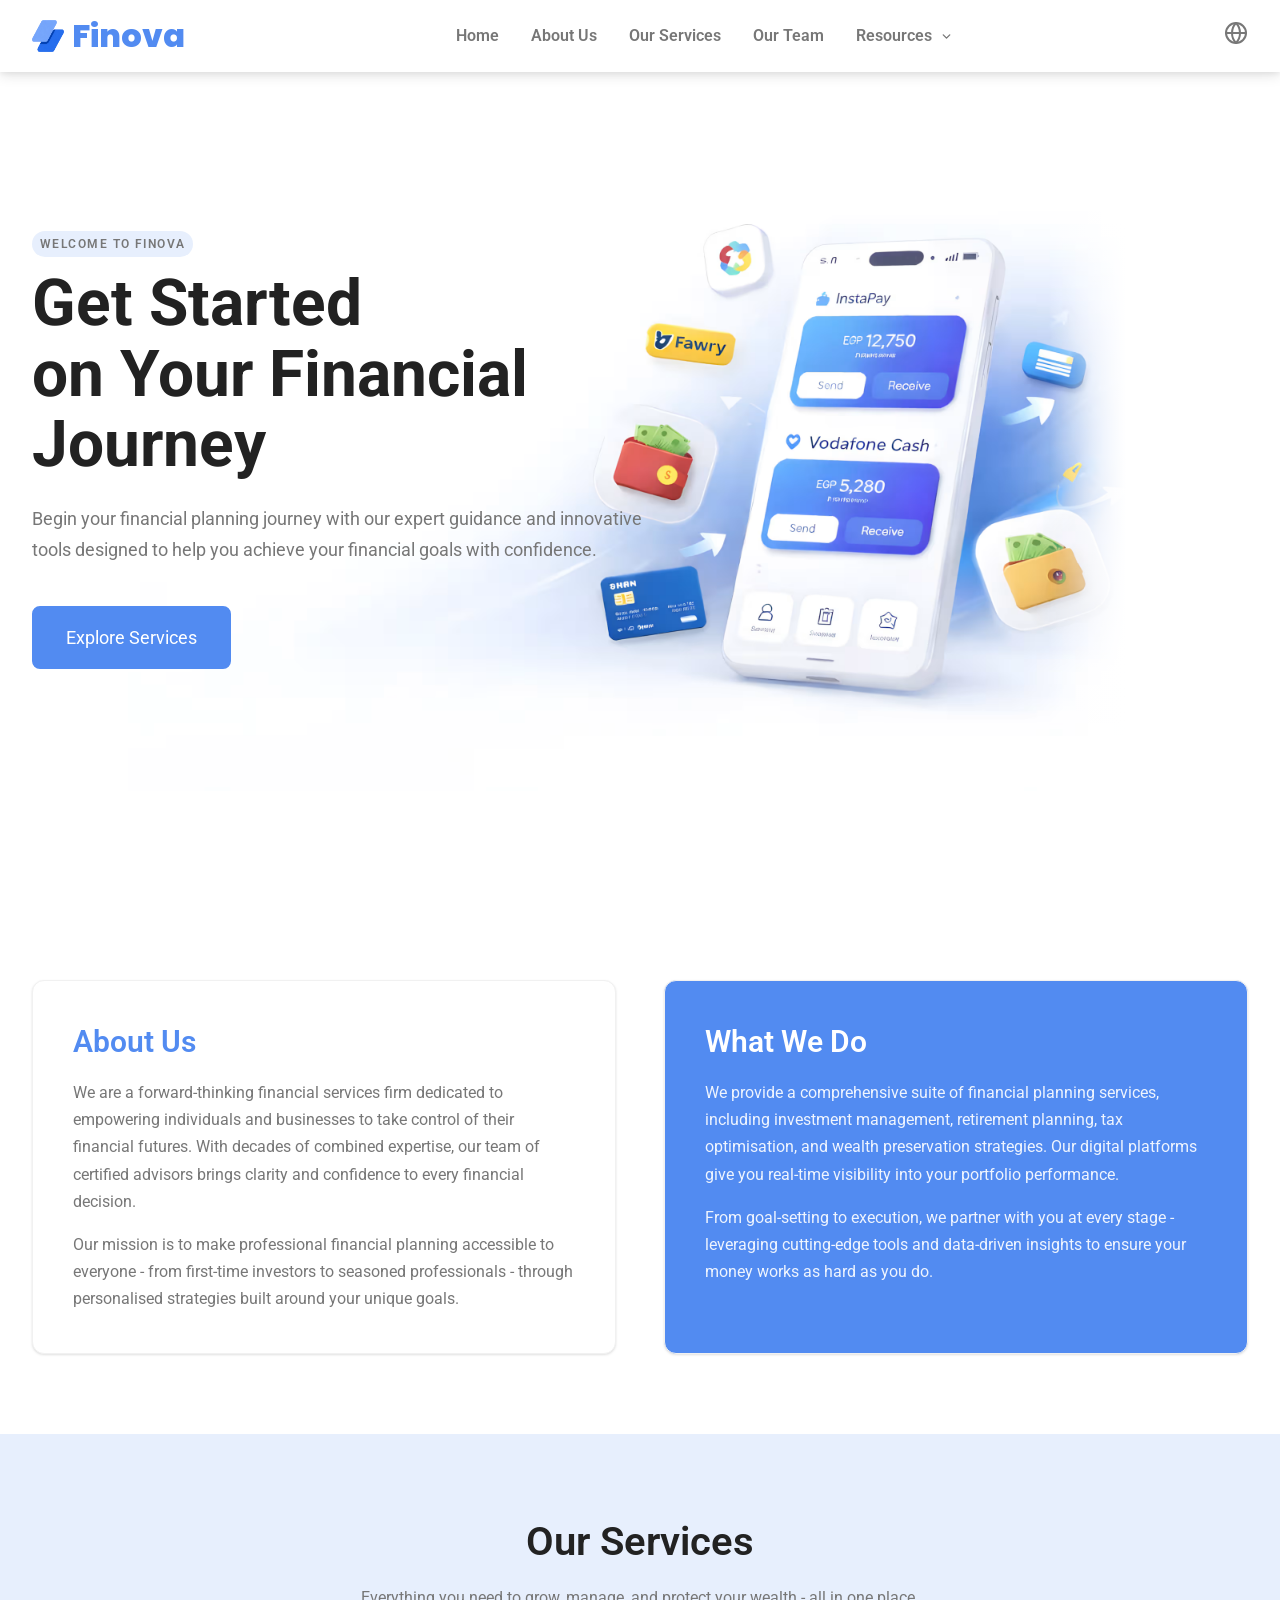
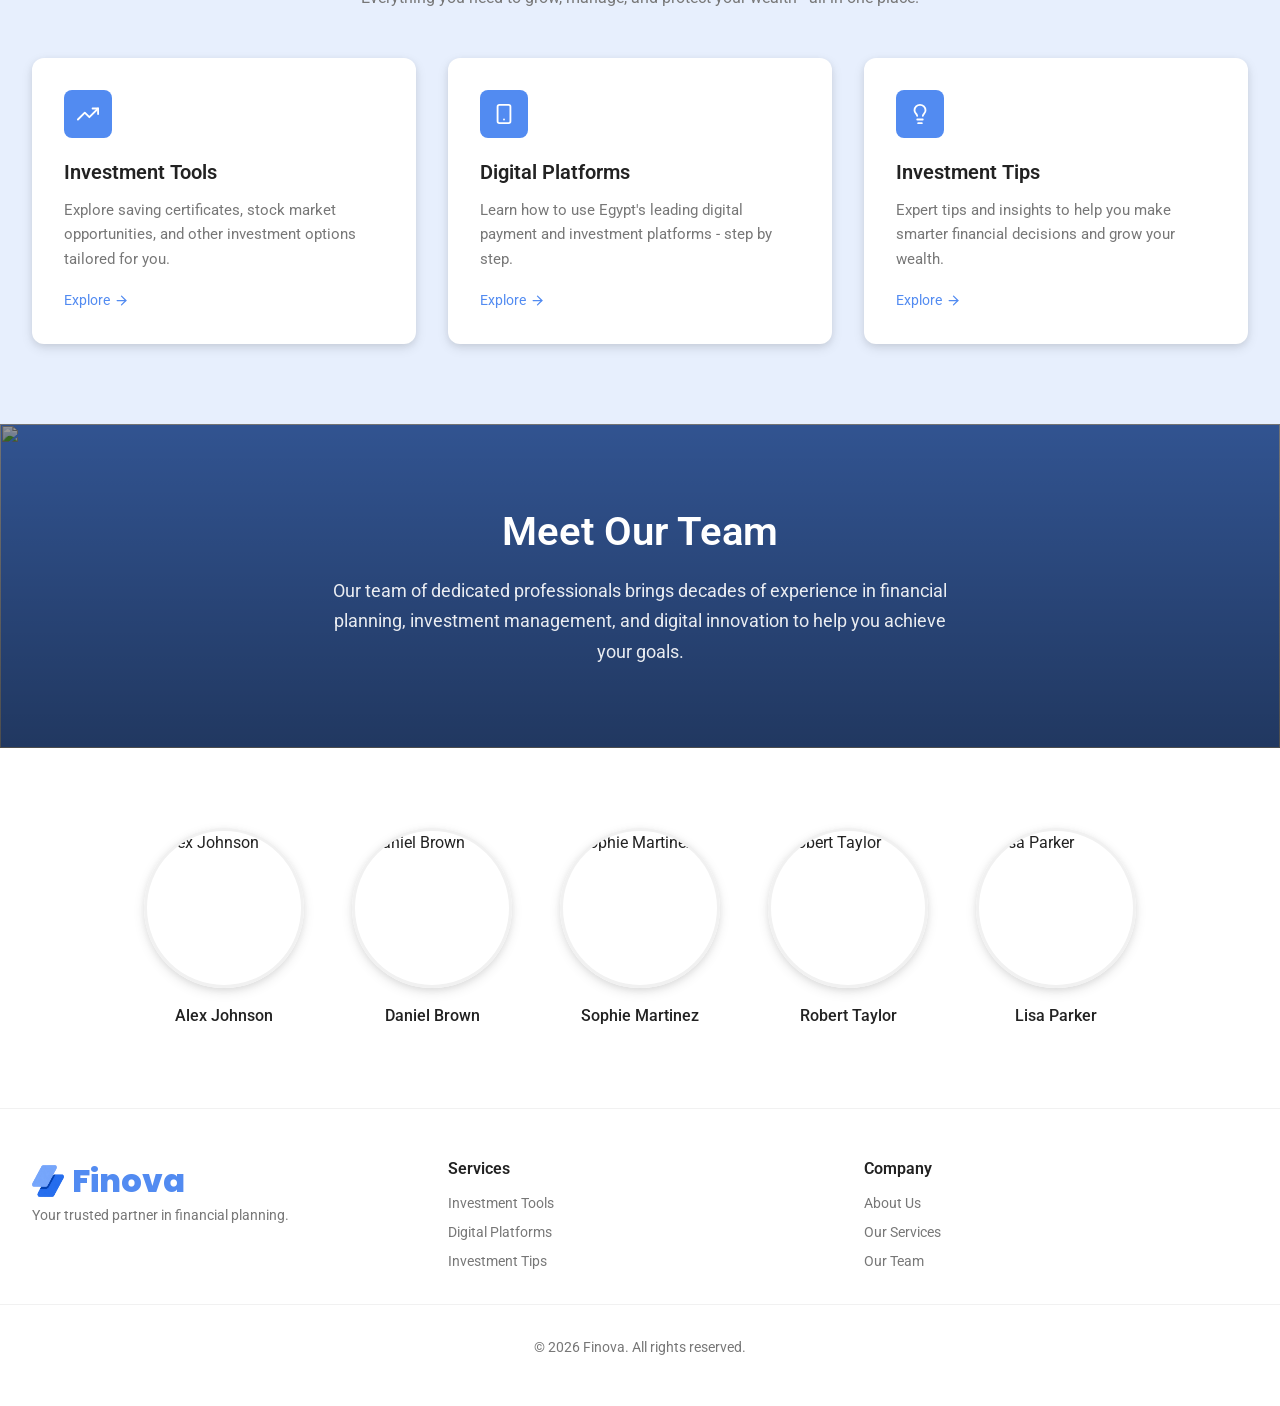
==== commit 36866cc7: "main" ====
--- a/index.html
+++ b/index.html
@@ -259,6 +259,13 @@
           and digital innovation to help you achieve your goals.
         </p>
       </div>
+      <!-- background image -->
+      <div class="team-hero-img">
+        <img
+          src="https://images.unsplash.com/photo-1610631066894-62452ccb927c?crop=entropy&cs=tinysrgb&fit=max&fm=jpg&ixid=M3w3Nzg4Nzd8MHwxfHNlYXJjaHwxfHxwcm9mZXNzaW9uYWwlMjBidXNpbmVzc3dvbWFuJTIwY29uZmlkZW50JTIwcG9ydHJhaXR8ZW58MXx8fHwxNzczMTc3MjM2fDA&ixlib=rb-4.1.0&q=80&w=1080"
+        />
+      </div>
+      <div class="team-img-overlay"></div>
     </section>
 
     <section class="section--white">
--- a/styles.css
+++ b/styles.css
@@ -457,10 +457,10 @@
   min-height: 100dvh;
   display: flex;
   align-items: center;
-  background-image: url(./images/hero.avif);
+  background-image: linear-gradient(to left, #fff 2.5%, transparent 10%), url(./images/hero.avif);
   background-repeat: no-repeat;
   background-position: center;
-  background-size: cover;
+  background-size: 80%;
 }
 
 .hero .container {
@@ -653,7 +653,7 @@
   overflow: hidden;
 }
 
-.page-header .platform-img-overlay {
+.platform-img-overlay {
   position: absolute;
   inset: 0;
   background: linear-gradient(to top, rgba(0, 0, 0, 0.6), rgba(0, 0, 0, 0.4));
@@ -1302,7 +1302,7 @@
   transform: scale(1.1);
 }
 
-.platform-card .platform-card-img-overlay {
+.platform-card-img-overlay {
   position: absolute;
   inset: 0;
   background: linear-gradient(to top, rgba(0, 0, 0, 0.6), transparent);
@@ -1662,10 +1662,34 @@
    Team Page
    =================================== */
 .team-hero {
-  background: linear-gradient(135deg, var(--primary) 0%, rgba(74, 144, 226, 0.8) 100%);
+  position: relative;
+  overflow: hidden;
+  background-color: var(--primary);
   color: white;
   padding: 5rem 0;
   text-align: center;
+}
+
+.team-hero .container {
+  position: relative;
+  z-index: 1;
+}
+
+.team-img-overlay {
+  position: absolute;
+  inset: 0;
+  background: linear-gradient(to top, rgba(0, 0, 0, 0.6), rgba(0, 0, 0, 0.4));
+}
+
+.team-hero-img {
+  position: absolute;
+  inset: 0;
+}
+
+.team-hero-img img {
+  width: 100%;
+  height: 100%;
+  object-fit: cover;
 }
 
 .team-hero h1 {
